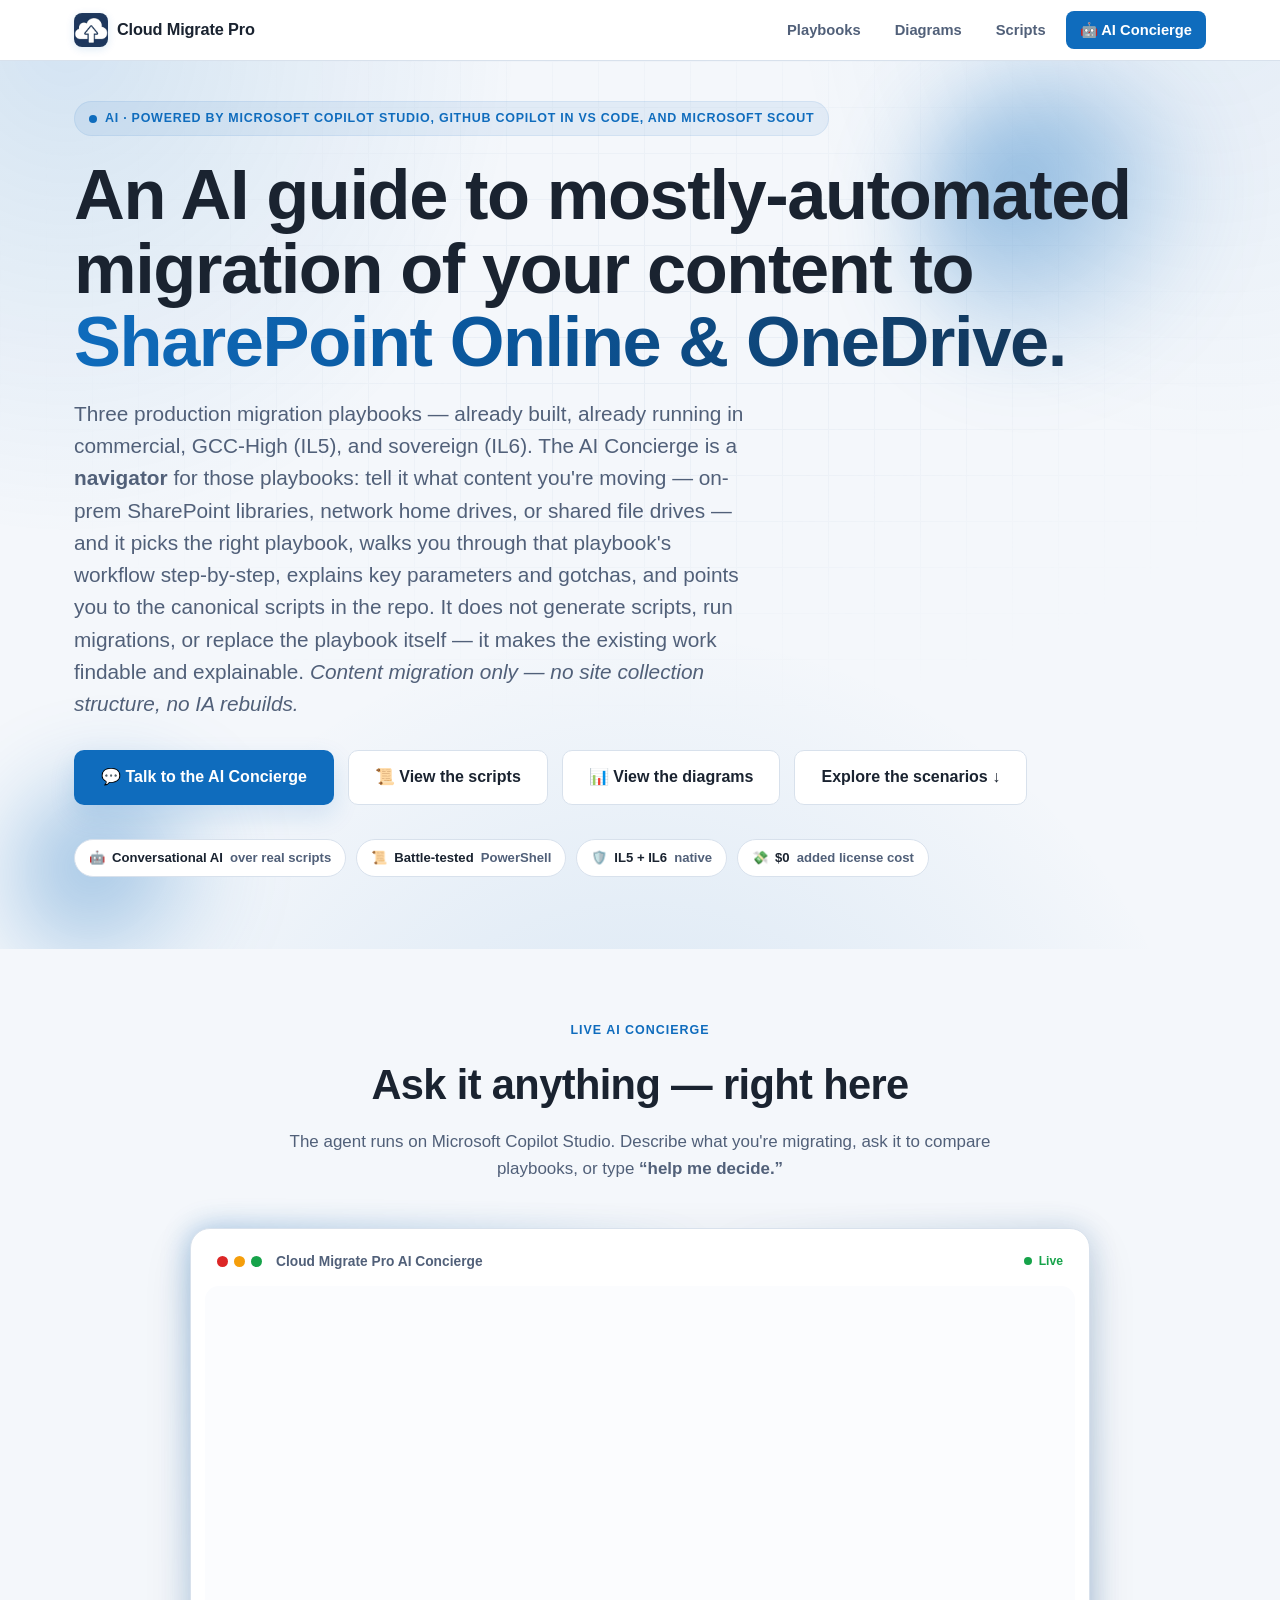
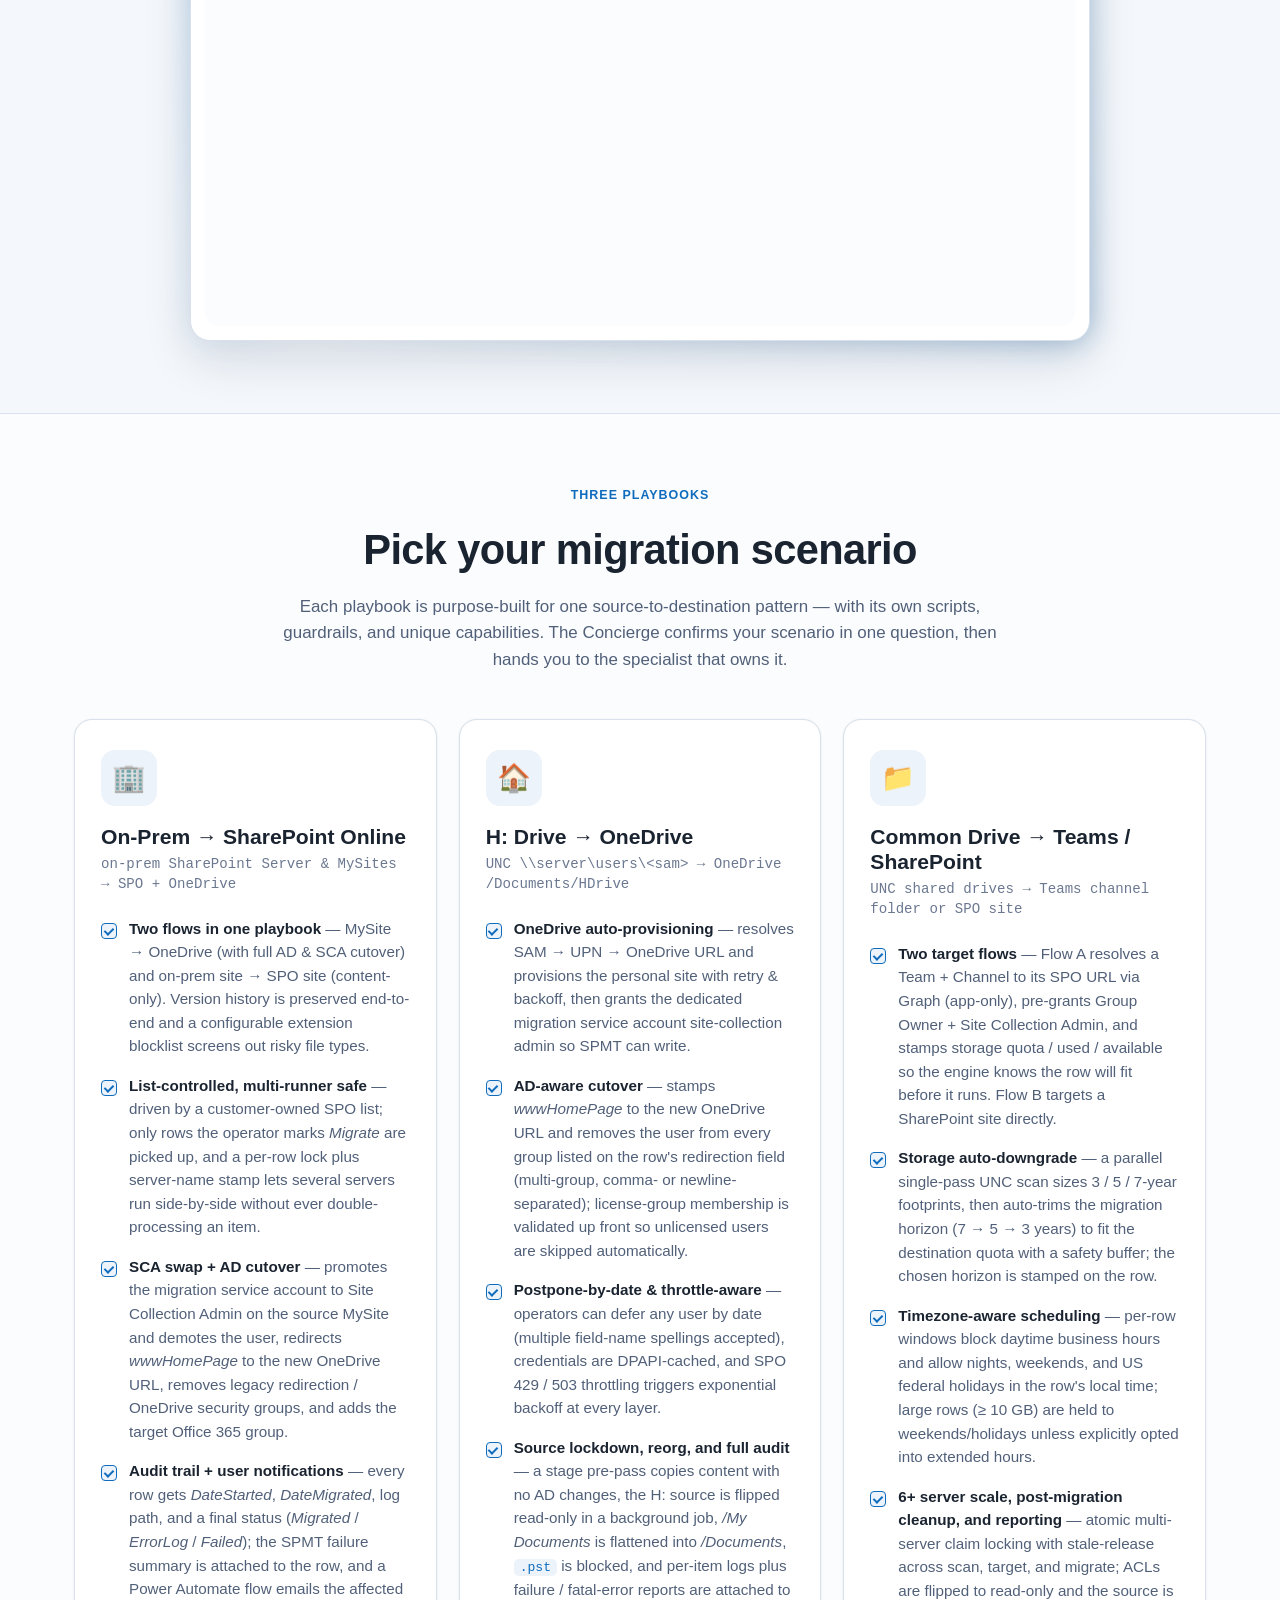
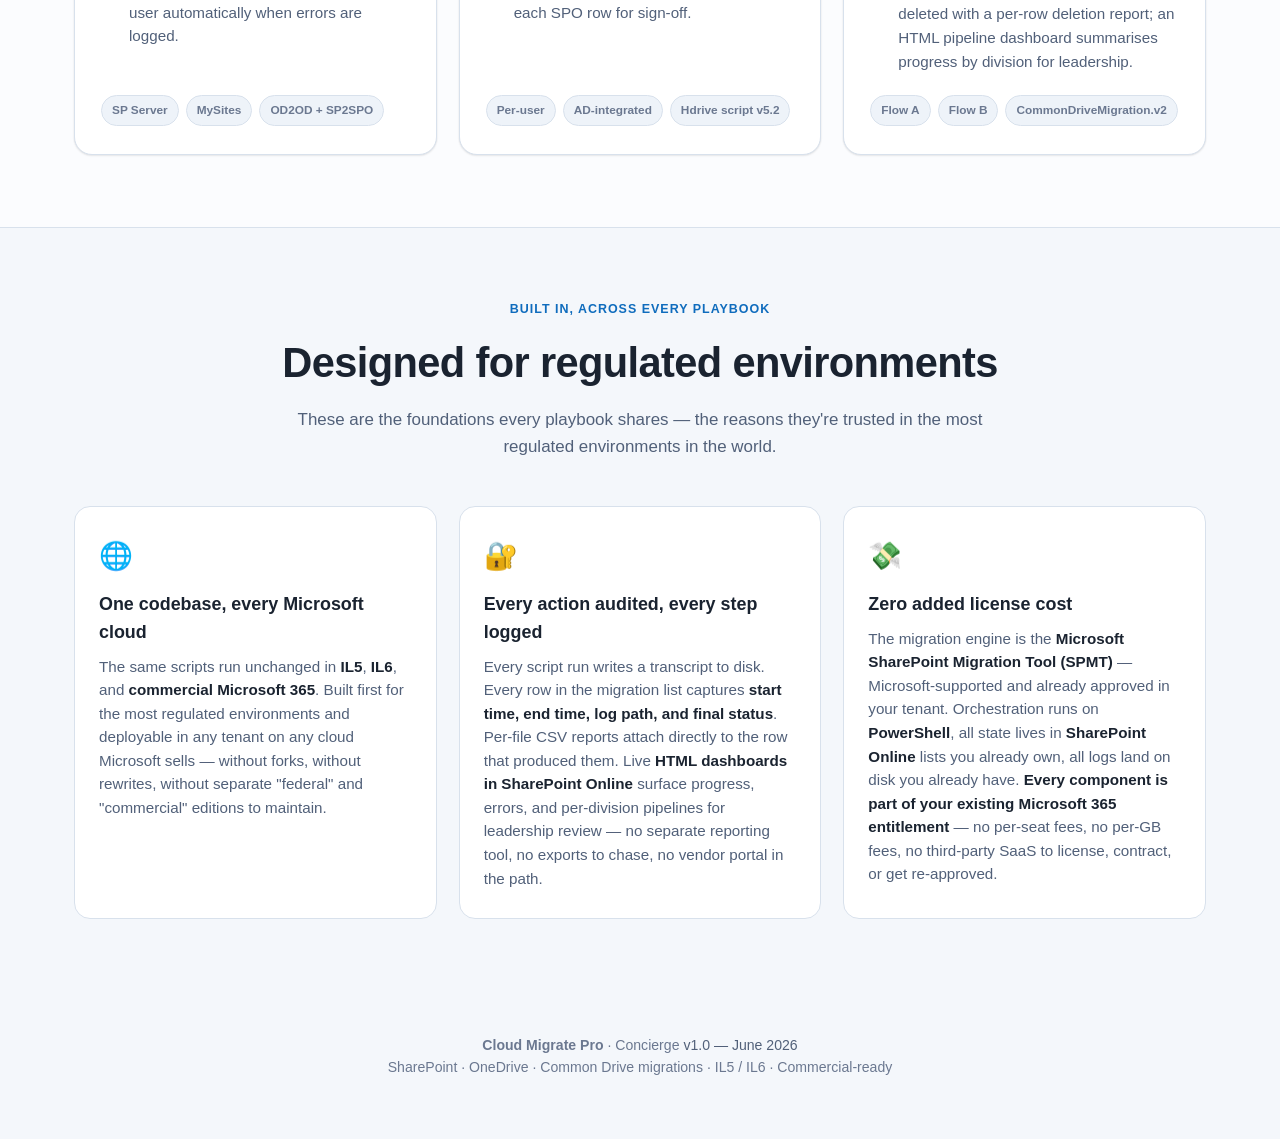
==== index.html @ 69f1f6a4 "Hero H1: add 'mostly-automated' to better reflect the playbooks (AI navigates, scripts orchestrate ~" ====
<!DOCTYPE html>
<html lang="en">
<head>
<meta charset="UTF-8" />
<meta name="viewport" content="width=device-width, initial-scale=1.0" />
<title>Cloud Migrate Pro — Concierge</title>
<script>
  (() => {
    const param = new URLSearchParams(window.location.search).get("scoutTheme");
    const theme = param || (window.matchMedia("(prefers-color-scheme: dark)").matches ? "dark" : "light");
    document.documentElement.setAttribute("data-theme", theme);
  })();
</script>
<style>
:root{
  color-scheme:light;
  --cp-bg:#f4f7fb;--cp-bg-elevated:#fbfcfe;--cp-surface:#ffffff;--cp-surface-soft:#eef3f9;
  --cp-border:#d8e1ec;--cp-text:#1a2330;--cp-text-muted:#516079;--cp-text-soft:#6b7890;
  --cp-accent:#0f6cbd;--cp-accent-hover:#0a5599;--cp-accent-soft:rgba(15,108,189,.08);
  --cp-accent-fg:#ffffff;--cp-success:#16a34a;--cp-warning:#f59e0b;--cp-danger:#dc2626;
  --cp-shadow:0 18px 48px rgba(15,40,80,.14);--cp-highlight:rgba(15,108,189,.14);
}
html[data-theme="dark"]{
  color-scheme:dark;
  --cp-bg:#0f1822;--cp-bg-elevated:#15212e;--cp-surface:#1a2733;--cp-surface-soft:#1f2e3d;
  --cp-border:#2c3e51;--cp-text:#e3ebf4;--cp-text-muted:#9fb1c6;--cp-text-soft:#b5c4d6;
  --cp-accent:#54a8f0;--cp-accent-hover:#76bdf7;--cp-accent-soft:rgba(84,168,240,.16);
  --cp-accent-fg:#08121c;--cp-success:#4ade80;--cp-warning:#fbbf24;--cp-danger:#f87171;
  --cp-shadow:0 18px 48px rgba(0,0,0,.4);--cp-highlight:rgba(84,168,240,.16);
}
*{box-sizing:border-box;margin:0;padding:0;}
html{scroll-behavior:smooth;}
body{font-family:"Segoe UI",Aptos,Calibri,-apple-system,BlinkMacSystemFont,sans-serif;background:var(--cp-bg);color:var(--cp-text);line-height:1.55;overflow-x:hidden;}
.wrap{max-width:1180px;margin:0 auto;padding:0 24px;}

/* HERO */
.hero{position:relative;padding:40px 0 72px;overflow:hidden;isolation:isolate;}
.hero-bg{position:absolute;inset:-40% -20% auto -20%;height:170%;z-index:-2;background:
 radial-gradient(42% 55% at 18% 22%,var(--cp-highlight) 0%,transparent 60%),
 radial-gradient(38% 50% at 82% 18%,var(--cp-accent-soft) 0%,transparent 62%),
 radial-gradient(50% 60% at 50% 100%,var(--cp-highlight) 0%,transparent 65%);
 animation:drift 18s ease-in-out infinite alternate;}
.hero::before{content:"";position:absolute;inset:0;z-index:-1;
 background-image:linear-gradient(var(--cp-border) 1px,transparent 1px),linear-gradient(90deg,var(--cp-border) 1px,transparent 1px);
 background-size:46px 46px;-webkit-mask-image:radial-gradient(ellipse 70% 60% at 50% 30%,#000 0%,transparent 75%);mask-image:radial-gradient(ellipse 70% 60% at 50% 30%,#000 0%,transparent 75%);opacity:.5;}
@keyframes drift{0%{transform:translate3d(0,0,0) scale(1);}100%{transform:translate3d(0,-26px,0) scale(1.08);}}
.orb{position:absolute;border-radius:50%;filter:blur(46px);opacity:.5;z-index:-1;background:radial-gradient(circle at 30% 30%,var(--cp-accent),transparent 70%);animation:float 12s ease-in-out infinite;}
.orb.a{width:300px;height:300px;top:2%;right:5%;}
.orb.b{width:220px;height:220px;bottom:-6%;left:1%;animation-delay:-5s;}
@keyframes float{0%,100%{transform:translateY(0) translateX(0);}50%{transform:translateY(-30px) translateX(16px);}}
.eyebrow{display:inline-flex;align-items:center;gap:8px;font-size:.78rem;font-weight:600;letter-spacing:.06em;text-transform:uppercase;color:var(--cp-accent);background:var(--cp-accent-soft);border:1px solid var(--cp-accent-soft);padding:7px 14px;border-radius:999px;margin-bottom:22px;animation:rise .7s both;}
.pulse-dot{width:8px;height:8px;border-radius:50%;background:var(--cp-accent);animation:pulse 2s infinite;}
@keyframes pulse{0%{box-shadow:0 0 0 0 var(--cp-highlight);}70%{box-shadow:0 0 0 12px transparent;}100%{box-shadow:0 0 0 0 transparent;}}
h1.title{font-size:clamp(2.6rem,6vw,4.4rem);line-height:1.04;letter-spacing:-.02em;font-weight:800;margin-bottom:20px;animation:rise .7s .05s both;}
.title .grad{background:linear-gradient(100deg,var(--cp-accent),var(--cp-accent-hover) 45%,var(--cp-text) 130%);-webkit-background-clip:text;background-clip:text;-webkit-text-fill-color:transparent;color:transparent;}
.lede{font-size:clamp(1.05rem,2vw,1.3rem);color:var(--cp-text-muted);max-width:680px;margin-bottom:30px;animation:rise .7s .12s both;}
@keyframes rise{from{opacity:0;transform:translateY(18px);}to{opacity:1;transform:translateY(0);}}
.cta-row{display:flex;flex-wrap:wrap;gap:14px;margin-bottom:34px;animation:rise .7s .18s both;}
.btn{display:inline-flex;align-items:center;gap:10px;font-size:1rem;font-weight:600;font-family:inherit;padding:14px 26px;border-radius:.625rem;border:1px solid transparent;cursor:pointer;text-decoration:none;transition:transform .18s ease,box-shadow .18s ease,background .18s ease;}
.btn-primary{background:var(--cp-accent);color:var(--cp-accent-fg);box-shadow:0 10px 26px var(--cp-highlight);}
.btn-primary:hover{background:var(--cp-accent-hover);transform:translateY(-3px);}
.btn-ghost{background:var(--cp-surface);color:var(--cp-text);border-color:var(--cp-border);}
.btn-ghost:hover{transform:translateY(-3px);border-color:var(--cp-accent);color:var(--cp-accent);}
.badges{display:flex;flex-wrap:wrap;gap:10px;animation:rise .7s .24s both;}
.badge{display:inline-flex;align-items:center;gap:7px;font-size:.82rem;font-weight:600;padding:8px 14px;border-radius:999px;background:var(--cp-surface);border:1px solid var(--cp-border);color:var(--cp-text-muted);}
.badge b{color:var(--cp-text);}

/* SECTION */
.section{padding:72px 0;}
.section.alt{background:var(--cp-bg-elevated);border-top:1px solid var(--cp-border);border-bottom:1px solid var(--cp-border);}
.section-head{text-align:center;max-width:720px;margin:0 auto 46px;}
.section-head .kicker{font-size:.78rem;font-weight:700;letter-spacing:.08em;text-transform:uppercase;color:var(--cp-accent);margin-bottom:12px;}
.section-head h2{font-size:clamp(1.8rem,3.6vw,2.6rem);font-weight:800;letter-spacing:-.015em;margin-bottom:12px;}
.section-head p{color:var(--cp-text-muted);font-size:1.06rem;}

/* PLAYBOOK CARDS */
.paths{display:grid;grid-template-columns:repeat(3,1fr);gap:22px;align-items:stretch;}
.path{position:relative;display:flex;flex-direction:column;background:var(--cp-surface);border:1px solid var(--cp-border);border-radius:18px;padding:30px 26px 28px;box-shadow:0 0 2px rgba(0,0,0,.06),0 1px 2px rgba(0,0,0,.08);overflow:hidden;transition:transform .22s ease,box-shadow .22s ease,border-color .22s ease;}
.path::before{content:"";position:absolute;inset:0 0 auto 0;height:4px;background:linear-gradient(90deg,var(--cp-accent),transparent);transform:scaleX(0);transform-origin:left;transition:transform .3s ease;}
.path:hover{transform:translateY(-8px);box-shadow:var(--cp-shadow);border-color:var(--cp-accent);}
.path:hover::before{transform:scaleX(1);}
.path .ico{width:56px;height:56px;border-radius:14px;display:grid;place-items:center;font-size:1.7rem;background:var(--cp-accent-soft);margin-bottom:18px;}
.path .flow{font-size:.74rem;font-weight:700;letter-spacing:.05em;text-transform:uppercase;color:var(--cp-accent);margin-bottom:8px;}
.path h3{font-size:1.32rem;font-weight:750;margin-bottom:6px;line-height:1.2;}
.path .route{font-size:.88rem;color:var(--cp-text-soft);font-family:Consolas,"Courier New",monospace;margin-bottom:22px;display:block;line-height:1.4;}
.path ul{list-style:none;display:flex;flex-direction:column;gap:16px;margin-bottom:22px;}
.path li{position:relative;padding-left:28px;font-size:.95rem;line-height:1.55;color:var(--cp-text-muted);}
.path li b{color:var(--cp-text);font-weight:650;}
.path li::before{content:"";position:absolute;left:0;top:6px;width:14px;height:14px;border-radius:4px;background:var(--cp-accent-soft);border:1.5px solid var(--cp-accent);}
.path li::after{content:"";position:absolute;left:4.5px;top:9px;width:4px;height:7px;border:solid var(--cp-accent);border-width:0 2px 2px 0;transform:rotate(45deg);}
.path .tags{margin-top:auto;display:flex;flex-wrap:wrap;gap:7px;}
.path .tag{font-size:.74rem;font-weight:600;color:var(--cp-text-soft);background:var(--cp-surface-soft);border:1px solid var(--cp-border);padding:5px 10px;border-radius:999px;}

/* CROSS-CUTTING */
.feat-grid{display:grid;grid-template-columns:repeat(3,1fr);gap:22px;}
.feat{background:var(--cp-surface);border:1px solid var(--cp-border);border-radius:16px;padding:28px 24px;transition:transform .2s ease,border-color .2s ease;}
.feat:hover{transform:translateY(-5px);border-color:var(--cp-accent);}
.feat .fi{font-size:1.7rem;margin-bottom:14px;}
.feat h4{font-size:1.12rem;font-weight:700;margin-bottom:8px;}
.feat p{font-size:.95rem;color:var(--cp-text-muted);}
.feat p b{color:var(--cp-text);}
code{font-family:Consolas,"Courier New",monospace;font-size:.86em;background:var(--cp-accent-soft);color:var(--cp-accent);padding:1px 6px;border-radius:5px;}
.topnav{position:sticky;top:0;z-index:50;background:var(--cp-surface);border-bottom:1px solid var(--cp-border);}
.navwrap{display:flex;align-items:center;justify-content:space-between;height:60px;gap:12px;}
.brand{display:inline-flex;align-items:center;gap:9px;font-weight:800;letter-spacing:-.01em;color:var(--cp-text);font-size:1.02rem;text-decoration:none;transition:opacity .15s;}
.brand:hover{opacity:.82;}
.brand .logo{width:34px;height:34px;border-radius:8px;display:inline-flex;align-items:center;justify-content:center;box-shadow:0 2px 8px var(--cp-highlight);overflow:hidden;flex-shrink:0;}
.brand .logo img{width:100%;height:100%;object-fit:cover;display:block;}
.navlinks{display:flex;gap:6px;flex-wrap:wrap;}
.navlinks a{font-size:.92rem;font-weight:600;color:var(--cp-text-muted);text-decoration:none;padding:8px 14px;border-radius:8px;transition:background .15s,color .15s;}
.navlinks a:hover{background:var(--cp-accent-soft);color:var(--cp-accent);}
.navlinks a.cta{background:var(--cp-accent);color:var(--cp-accent-fg);}
.navlinks a.cta:hover{background:var(--cp-accent-hover);color:var(--cp-accent-fg);}
@media (max-width:620px){.navlinks a{padding:7px 10px;font-size:.85rem;}.brand span{display:none;}}

/* CHAT */
.chat-shell{position:relative;background:var(--cp-surface);border:1px solid var(--cp-border);border-radius:20px;padding:14px;box-shadow:var(--cp-shadow);max-width:900px;margin:0 auto;}
.chat-shell::after{content:"";position:absolute;inset:-2px;border-radius:22px;z-index:-1;background:linear-gradient(120deg,var(--cp-accent),transparent 40%,var(--cp-accent-hover));opacity:.35;filter:blur(14px);animation:glow 6s ease-in-out infinite alternate;}
@keyframes glow{from{opacity:.2;}to{opacity:.5;}}
.chat-bar{display:flex;align-items:center;gap:10px;padding:8px 12px 14px;}
.chat-bar .dots{display:flex;gap:6px;}
.chat-bar .dots i{width:11px;height:11px;border-radius:50%;display:block;}
.chat-bar .dots i:nth-child(1){background:var(--cp-danger);}
.chat-bar .dots i:nth-child(2){background:var(--cp-warning);}
.chat-bar .dots i:nth-child(3){background:var(--cp-success);}
.chat-bar .label{font-size:.86rem;font-weight:600;color:var(--cp-text-muted);margin-left:4px;}
.chat-bar .live{margin-left:auto;display:inline-flex;align-items:center;gap:7px;font-size:.76rem;font-weight:700;color:var(--cp-success);}
.chat-bar .live .pulse-dot{background:var(--cp-success);}
.chat-frame{width:100%;height:640px;border:0;border-radius:14px;background:var(--cp-bg-elevated);display:block;}

footer{padding:44px 0 60px;text-align:center;color:var(--cp-text-soft);font-size:.88rem;}
footer .v{color:var(--cp-text-muted);}

@media (max-width:880px){.paths{grid-template-columns:1fr;}.feat-grid{grid-template-columns:1fr;}}
@media (prefers-reduced-motion:reduce){*{animation:none!important;transition:none!important;scroll-behavior:auto;}}
</style>
</head>
<body>

<nav class="topnav" id="top">
  <div class="wrap navwrap">
    <a class="brand" href="#top" aria-label="Cloud Migrate Pro home"><span class="logo"><img src="cloud-migrate-pro-logo-icon-192.png" alt=""></span><span>Cloud Migrate Pro</span></a>
    <div class="navlinks">
      <a href="#paths">Playbooks</a>
      <a href="diagrams.html">Diagrams</a>
      <a href="scripts.html">Scripts</a>
      <a class="cta" href="#concierge">🤖 AI Concierge</a>
    </div>
  </div>
</nav>

<header class="hero">
  <div class="hero-bg"></div>
  <div class="orb a"></div>
  <div class="orb b"></div>
  <div class="wrap">
    <span class="eyebrow"><span class="pulse-dot"></span> AI · Powered by Microsoft Copilot Studio, GitHub Copilot in VS Code, and Microsoft Scout</span>
    <h1 class="title">An AI guide to mostly-automated migration of your content to<br><span class="grad">SharePoint Online &amp; OneDrive.</span></h1>
    <p class="lede">Three production migration playbooks — already built, already running in commercial, GCC-High (IL5), and sovereign (IL6). The AI Concierge is a <strong>navigator</strong> for those playbooks: tell it what content you're moving — on-prem SharePoint libraries, network home drives, or shared file drives — and it picks the right playbook, walks you through that playbook's workflow step-by-step, explains key parameters and gotchas, and points you to the canonical scripts in the repo. It does not generate scripts, run migrations, or replace the playbook itself — it makes the existing work findable and explainable. <em>Content migration only — no site collection structure, no IA rebuilds.</em></p>
    <div class="cta-row">
      <a class="btn btn-primary" href="#concierge">💬 Talk to the AI Concierge</a>
      <a class="btn btn-ghost" href="scripts.html">📜 View the scripts</a>
      <a class="btn btn-ghost" href="diagrams.html">📊 View the diagrams</a>
      <a class="btn btn-ghost" href="#paths">Explore the scenarios ↓</a>
    </div>
    <div class="badges">
      <span class="badge">🤖 <b>Conversational AI</b> over real scripts</span>
      <span class="badge">📜 <b>Battle-tested</b> PowerShell</span>
      <span class="badge">🛡️ <b>IL5 + IL6</b> native</span>
      <span class="badge">💸 <b>$0</b> added license cost</span>
    </div>
  </div>
</header>

<section class="section" id="concierge">
  <div class="wrap">
    <div class="section-head">
      <div class="kicker">Live AI Concierge</div>
      <h2>Ask it anything — right here</h2>
      <p>The agent runs on Microsoft Copilot Studio. Describe what you're migrating, ask it to compare playbooks, or type <b>“help me decide.”</b></p>
    </div>
    <div class="chat-shell">
      <div class="chat-bar">
        <span class="dots"><i></i><i></i><i></i></span>
        <span class="label">Cloud Migrate Pro AI Concierge</span>
        <span class="live"><span class="pulse-dot"></span> Live</span>
      </div>
      <iframe class="chat-frame" title="Cloud Migrate Pro Concierge"
        src="https://copilotstudio.microsoft.com/environments/89e4745f-bb2a-eb7b-ab1b-ca02b2e5e604/bots/crcce_CloudMigrateProConcierge/webchat?__version__=2"
        allow="microphone; clipboard-write"></iframe>
    </div>
  </div>
</section>

<section class="section alt" id="paths">
  <div class="wrap">
    <div class="section-head">
      <div class="kicker">Three Playbooks</div>
      <h2>Pick your migration scenario</h2>
      <p>Each playbook is purpose-built for one source-to-destination pattern — with its own scripts, guardrails, and unique capabilities. The Concierge confirms your scenario in one question, then hands you to the specialist that owns it.</p>
    </div>
    <div class="paths">

      <article class="path">
        <div class="ico">🏢</div>
        <h3>On-Prem → SharePoint Online</h3>
        <span class="route">on-prem SharePoint Server &amp; MySites → SPO + OneDrive</span>
        <ul>
          <li><b>Two flows in one playbook</b> — MySite → OneDrive (with full AD &amp; SCA cutover) and on-prem site → SPO site (content-only). Version history is preserved end-to-end and a configurable extension blocklist screens out risky file types.</li>
          <li><b>List-controlled, multi-runner safe</b> — driven by a customer-owned SPO list; only rows the operator marks <i>Migrate</i> are picked up, and a per-row lock plus server-name stamp lets several servers run side-by-side without ever double-processing an item.</li>
          <li><b>SCA swap + AD cutover</b> — promotes the migration service account to Site Collection Admin on the source MySite and demotes the user, redirects <i>wwwHomePage</i> to the new OneDrive URL, removes legacy redirection / OneDrive security groups, and adds the target Office 365 group.</li>
          <li><b>Audit trail + user notifications</b> — every row gets <i>DateStarted</i>, <i>DateMigrated</i>, log path, and a final status (<i>Migrated</i> / <i>ErrorLog</i> / <i>Failed</i>); the SPMT failure summary is attached to the row, and a Power Automate flow emails the affected user automatically when errors are logged.</li>
        </ul>
        <div class="tags"><span class="tag">SP Server</span><span class="tag">MySites</span><span class="tag">OD2OD + SP2SPO</span></div>
      </article>

      <article class="path">
        <div class="ico">🏠</div>
        <h3>H: Drive → OneDrive</h3>
        <span class="route">UNC \\server\users\&lt;sam&gt; → OneDrive /Documents/HDrive</span>
        <ul>
          <li><b>OneDrive auto-provisioning</b> — resolves SAM → UPN → OneDrive URL and provisions the personal site with retry &amp; backoff, then grants the dedicated migration service account site-collection admin so SPMT can write.</li>
          <li><b>AD-aware cutover</b> — stamps <i>wwwHomePage</i> to the new OneDrive URL and removes the user from every group listed on the row's redirection field (multi-group, comma- or newline-separated); license-group membership is validated up front so unlicensed users are skipped automatically.</li>
          <li><b>Postpone-by-date &amp; throttle-aware</b> — operators can defer any user by date (multiple field-name spellings accepted), credentials are DPAPI-cached, and SPO 429 / 503 throttling triggers exponential backoff at every layer.</li>
          <li><b>Source lockdown, reorg, and full audit</b> — a stage pre-pass copies content with no AD changes, the H: source is flipped read-only in a background job, <i>/My Documents</i> is flattened into <i>/Documents</i>, <code>.pst</code> is blocked, and per-item logs plus failure / fatal-error reports are attached to each SPO row for sign-off.</li>
        </ul>
        <div class="tags"><span class="tag">Per-user</span><span class="tag">AD-integrated</span><span class="tag">Hdrive script v5.2</span></div>
      </article>

      <article class="path">
        <div class="ico">📁</div>
        <h3>Common Drive → Teams / SharePoint</h3>
        <span class="route">UNC shared drives → Teams channel folder or SPO site</span>
        <ul>
          <li><b>Two target flows</b> — Flow A resolves a Team + Channel to its SPO URL via Graph (app-only), pre-grants Group Owner + Site Collection Admin, and stamps storage quota / used / available so the engine knows the row will fit before it runs. Flow B targets a SharePoint site directly.</li>
          <li><b>Storage auto-downgrade</b> — a parallel single-pass UNC scan sizes 3 / 5 / 7-year footprints, then auto-trims the migration horizon (7 → 5 → 3 years) to fit the destination quota with a safety buffer; the chosen horizon is stamped on the row.</li>
          <li><b>Timezone-aware scheduling</b> — per-row windows block daytime business hours and allow nights, weekends, and US federal holidays in the row's local time; large rows (≥ 10 GB) are held to weekends/holidays unless explicitly opted into extended hours.</li>
          <li><b>6+ server scale, post-migration cleanup, and reporting</b> — atomic multi-server claim locking with stale-release across scan, target, and migrate; ACLs are flipped to read-only and the source is deleted with a per-row deletion report; an HTML pipeline dashboard summarises progress by division for leadership.</li>
        </ul>
        <div class="tags"><span class="tag">Flow A</span><span class="tag">Flow B</span><span class="tag">CommonDriveMigration.v2</span></div>
      </article>

    </div>
  </div>
</section>

<section class="section">
  <div class="wrap">
    <div class="section-head">
      <div class="kicker">Built In, Across Every Playbook</div>
      <h2>Designed for regulated environments</h2>
      <p>These are the foundations every playbook shares — the reasons they're trusted in the most regulated environments in the world.</p>
    </div>
    <div class="feat-grid">
      <div class="feat">
        <div class="fi">🌐</div>
        <h4>One codebase, every Microsoft cloud</h4>
        <p>The same scripts run unchanged in <b>IL5</b>, <b>IL6</b>, and <b>commercial Microsoft 365</b>. Built first for the most regulated environments and deployable in any tenant on any cloud Microsoft sells — without forks, without rewrites, without separate "federal" and "commercial" editions to maintain.</p>
      </div>
      <div class="feat">
        <div class="fi">🔐</div>
        <h4>Every action audited, every step logged</h4>
        <p>Every script run writes a transcript to disk. Every row in the migration list captures <b>start time, end time, log path, and final status</b>. Per-file CSV reports attach directly to the row that produced them. Live <b>HTML dashboards in SharePoint Online</b> surface progress, errors, and per-division pipelines for leadership review — no separate reporting tool, no exports to chase, no vendor portal in the path.</p>
      </div>
      <div class="feat">
        <div class="fi">💸</div>
        <h4>Zero added license cost</h4>
        <p>The migration engine is the <b>Microsoft SharePoint Migration Tool (SPMT)</b> — Microsoft-supported and already approved in your tenant. Orchestration runs on <b>PowerShell</b>, all state lives in <b>SharePoint Online</b> lists you already own, all logs land on disk you already have. <b>Every component is part of your existing Microsoft 365 entitlement</b> — no per-seat fees, no per-GB fees, no third-party SaaS to license, contract, or get re-approved.</p>
      </div>
    </div>
  </div>
</section>

<footer>
  <div class="wrap">
    <p><b>Cloud Migrate Pro</b> · Concierge <span class="v">v1.0 — June 2026</span></p>
    <p>SharePoint · OneDrive · Common Drive migrations · IL5 / IL6 · Commercial-ready</p>
  </div>
</footer>

</body>
</html>
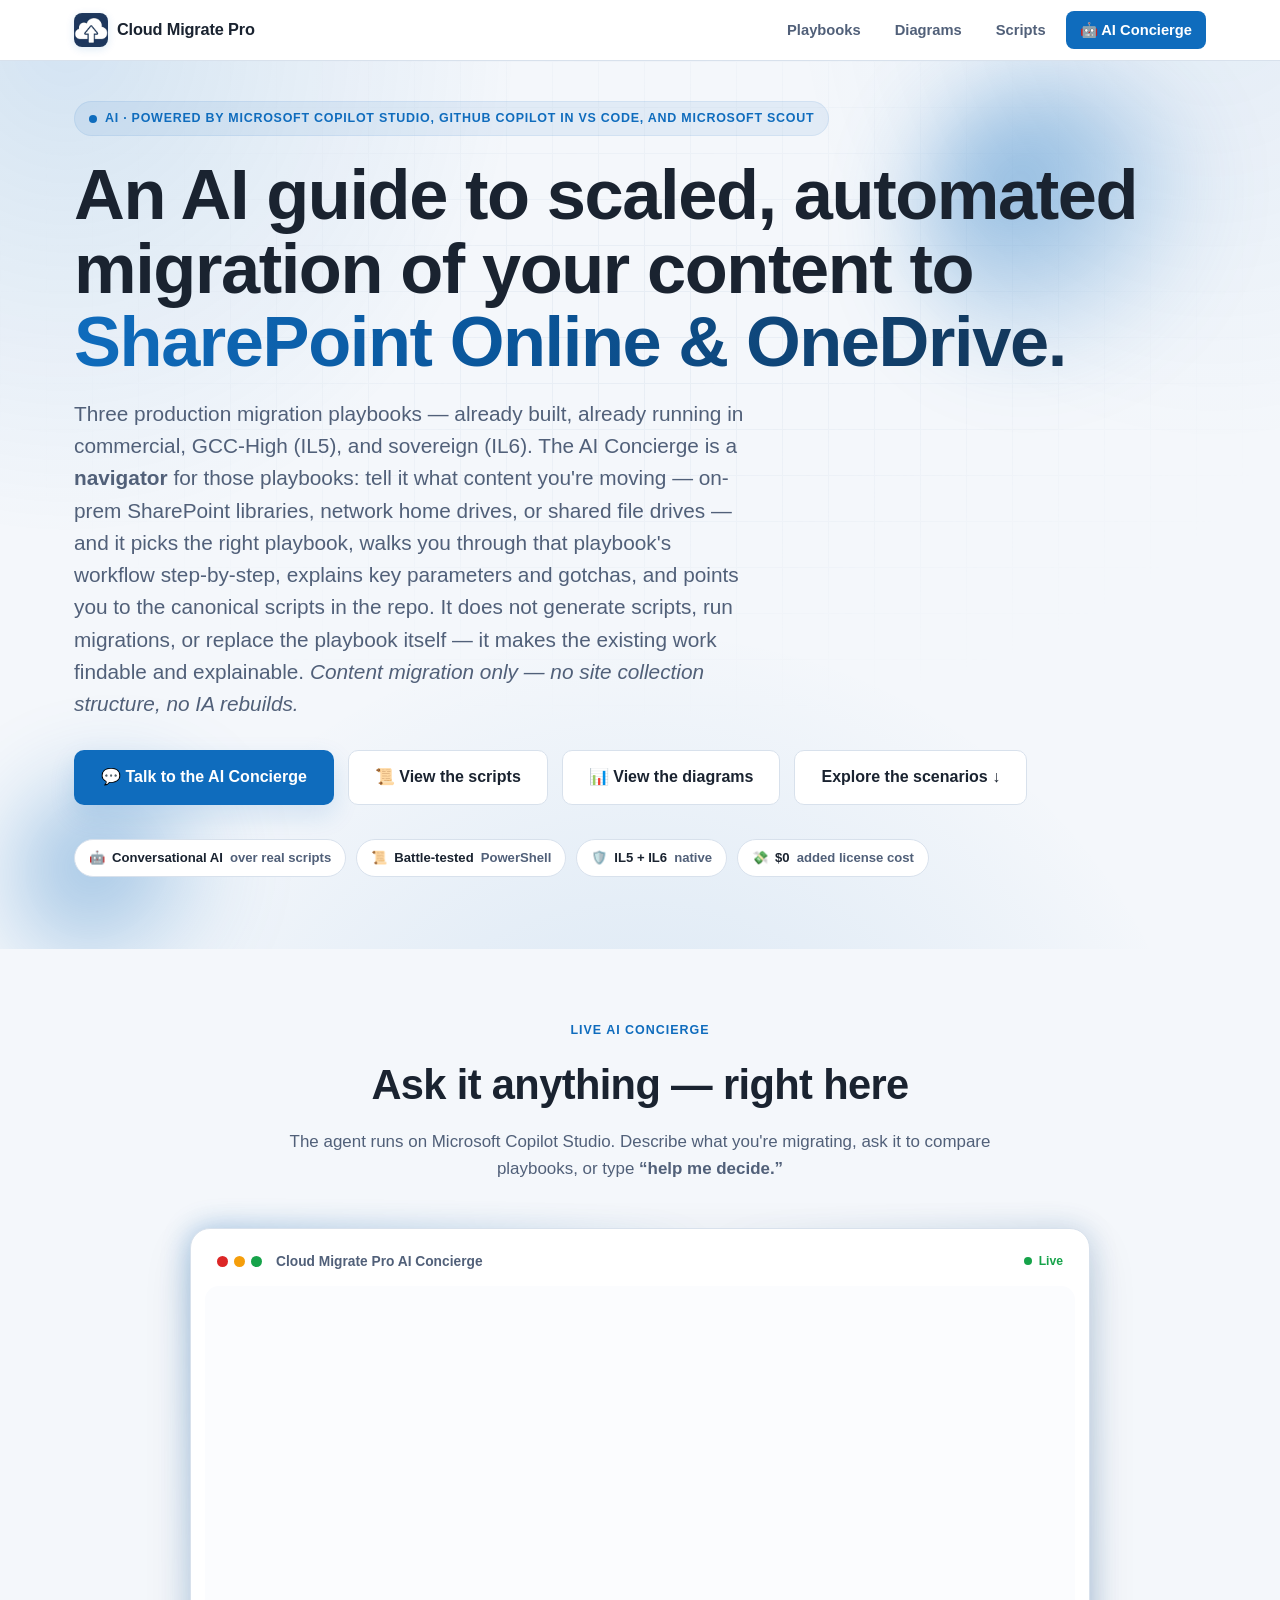
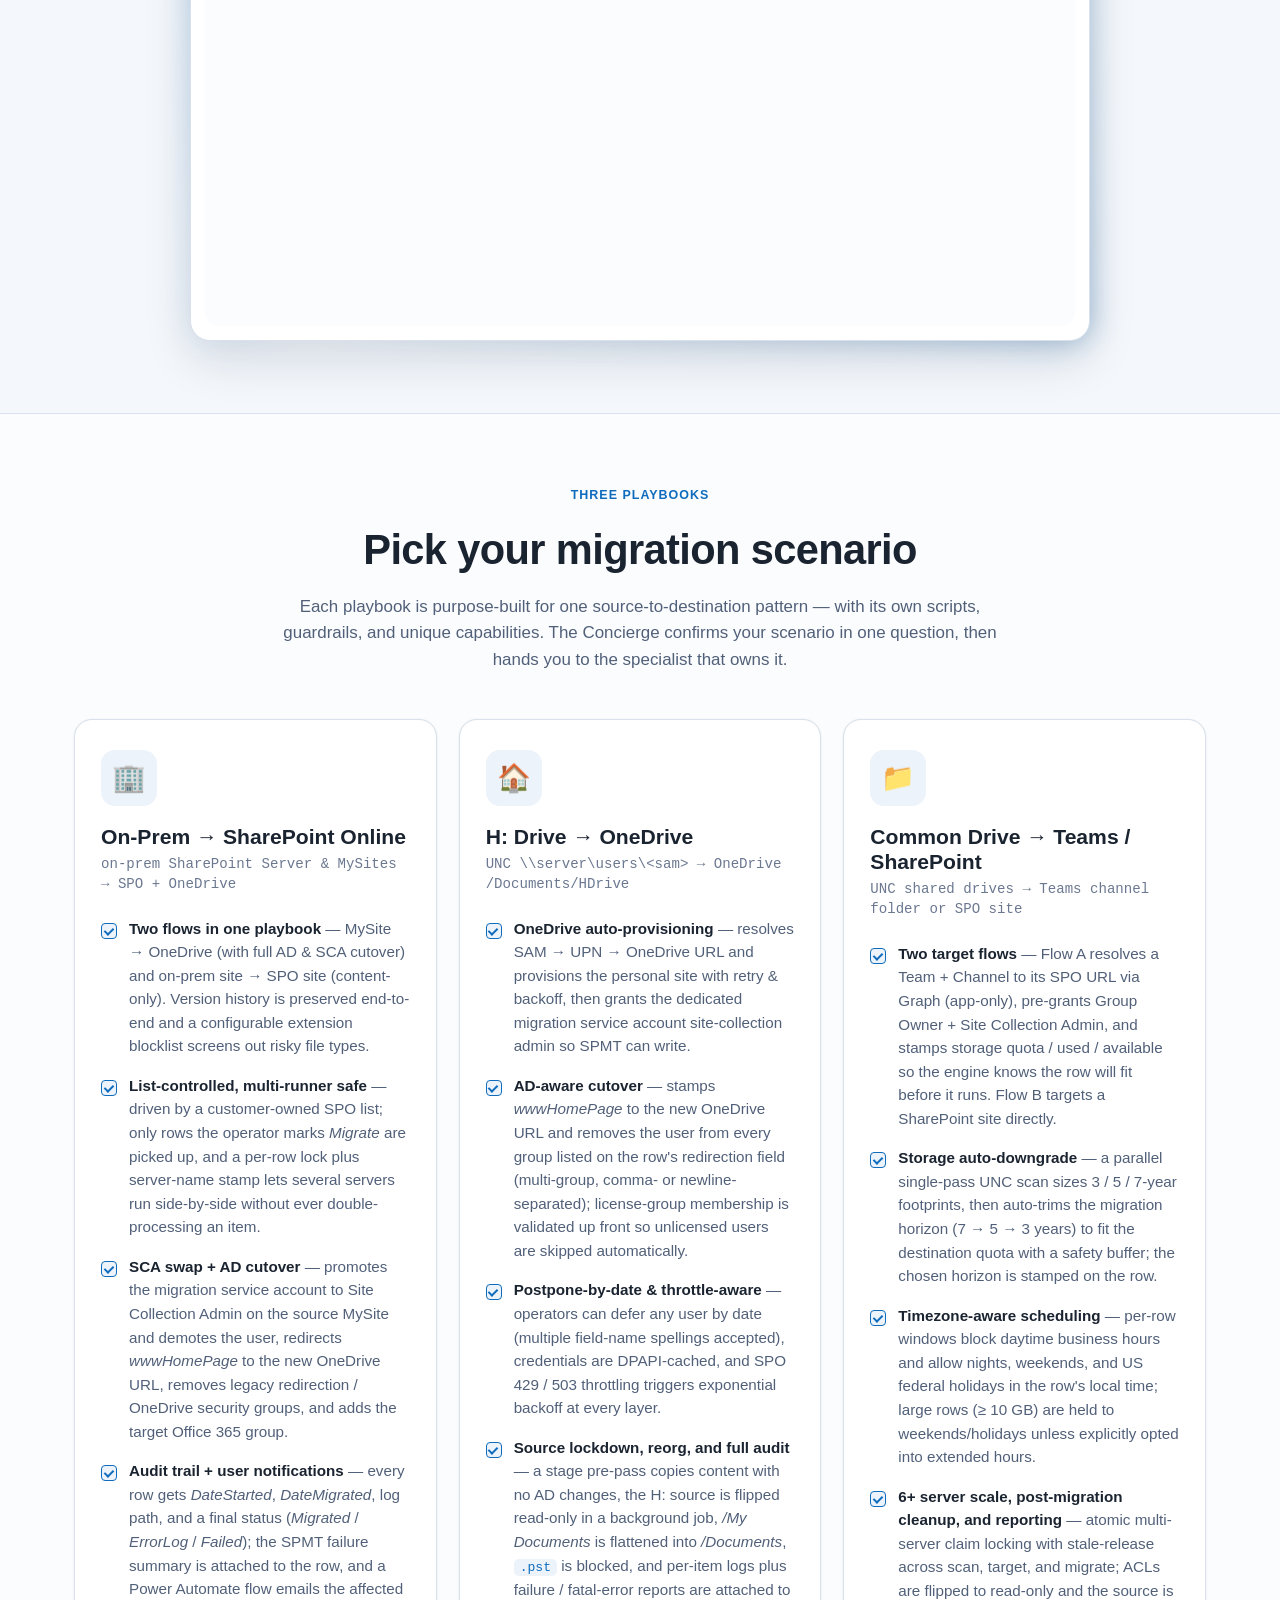
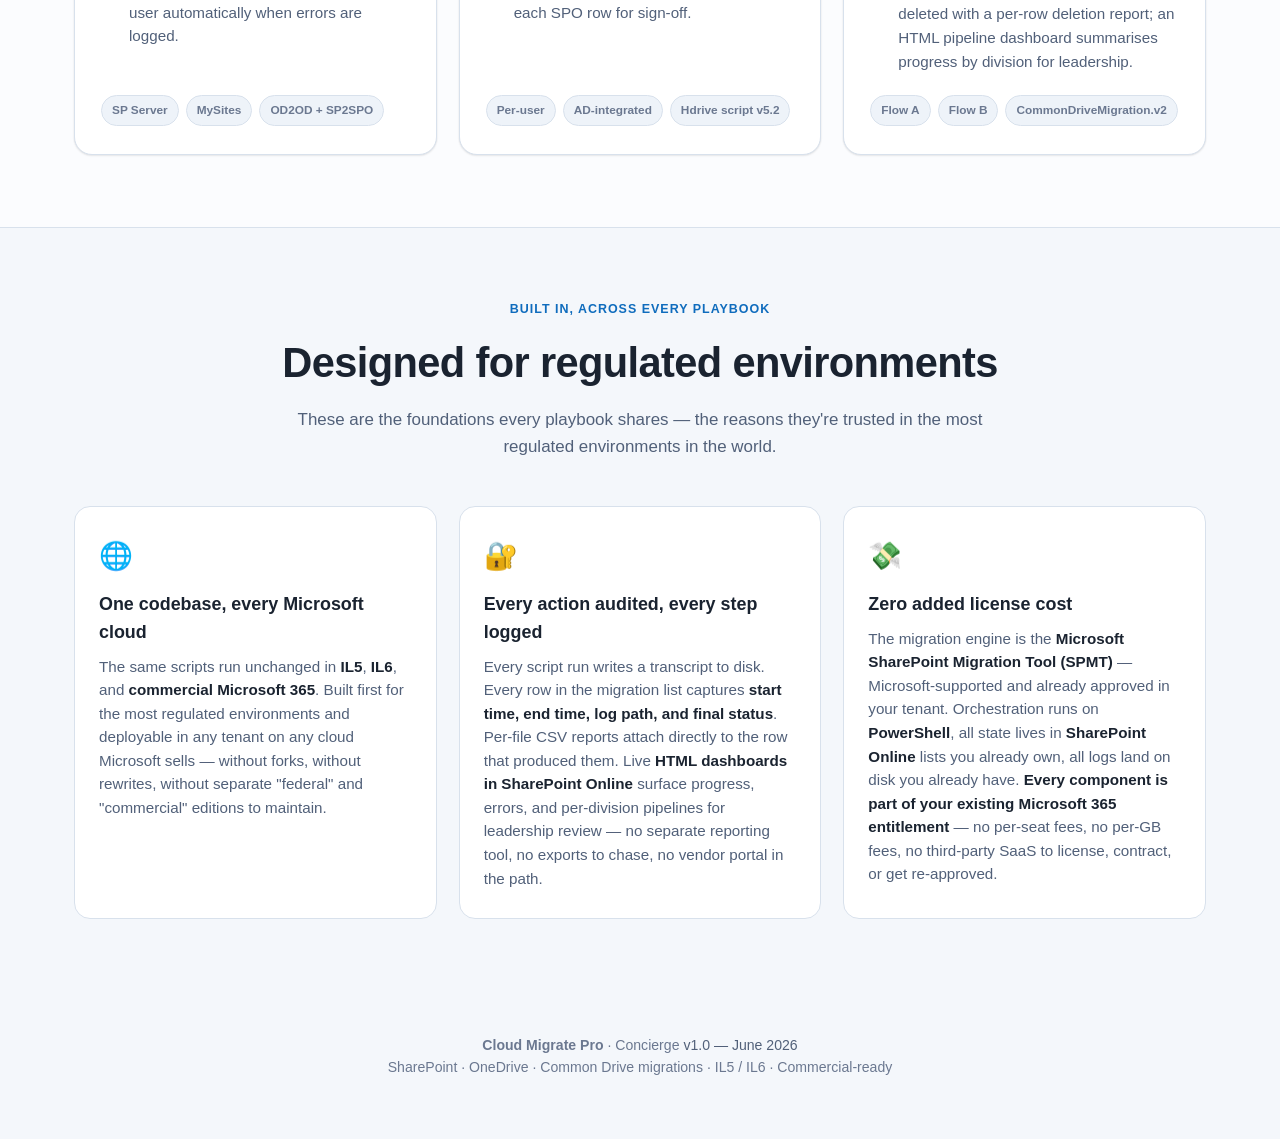
==== commit 887dda14: "Hero H1: 'mostly-automated' -> 'scaled, automated' (more professional tone)" ====
--- a/index.html
+++ b/index.html
@@ -155,7 +155,7 @@
   <div class="orb b"></div>
   <div class="wrap">
     <span class="eyebrow"><span class="pulse-dot"></span> AI · Powered by Microsoft Copilot Studio, GitHub Copilot in VS Code, and Microsoft Scout</span>
-    <h1 class="title">An AI guide to mostly-automated migration of your content to<br><span class="grad">SharePoint Online &amp; OneDrive.</span></h1>
+    <h1 class="title">An AI guide to scaled, automated migration of your content to<br><span class="grad">SharePoint Online &amp; OneDrive.</span></h1>
     <p class="lede">Three production migration playbooks — already built, already running in commercial, GCC-High (IL5), and sovereign (IL6). The AI Concierge is a <strong>navigator</strong> for those playbooks: tell it what content you're moving — on-prem SharePoint libraries, network home drives, or shared file drives — and it picks the right playbook, walks you through that playbook's workflow step-by-step, explains key parameters and gotchas, and points you to the canonical scripts in the repo. It does not generate scripts, run migrations, or replace the playbook itself — it makes the existing work findable and explainable. <em>Content migration only — no site collection structure, no IA rebuilds.</em></p>
     <div class="cta-row">
       <a class="btn btn-primary" href="#concierge">💬 Talk to the AI Concierge</a>
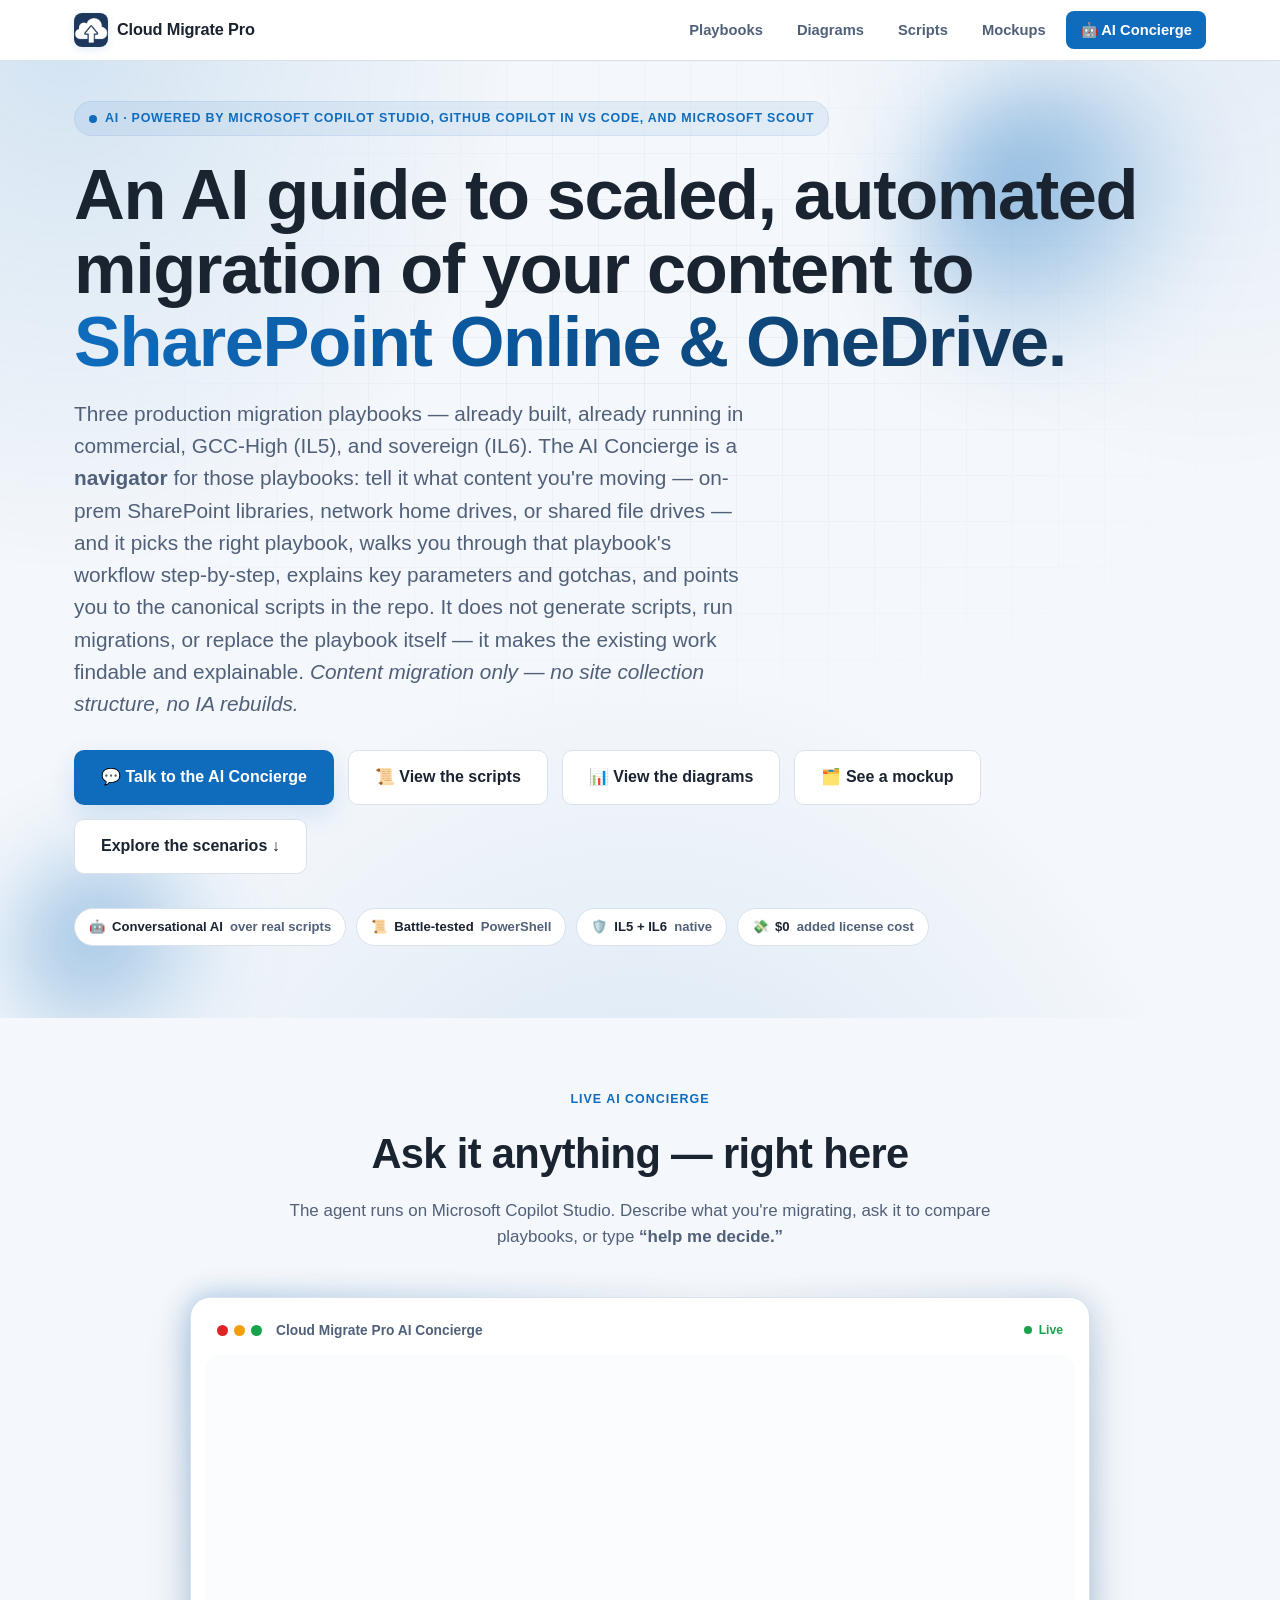
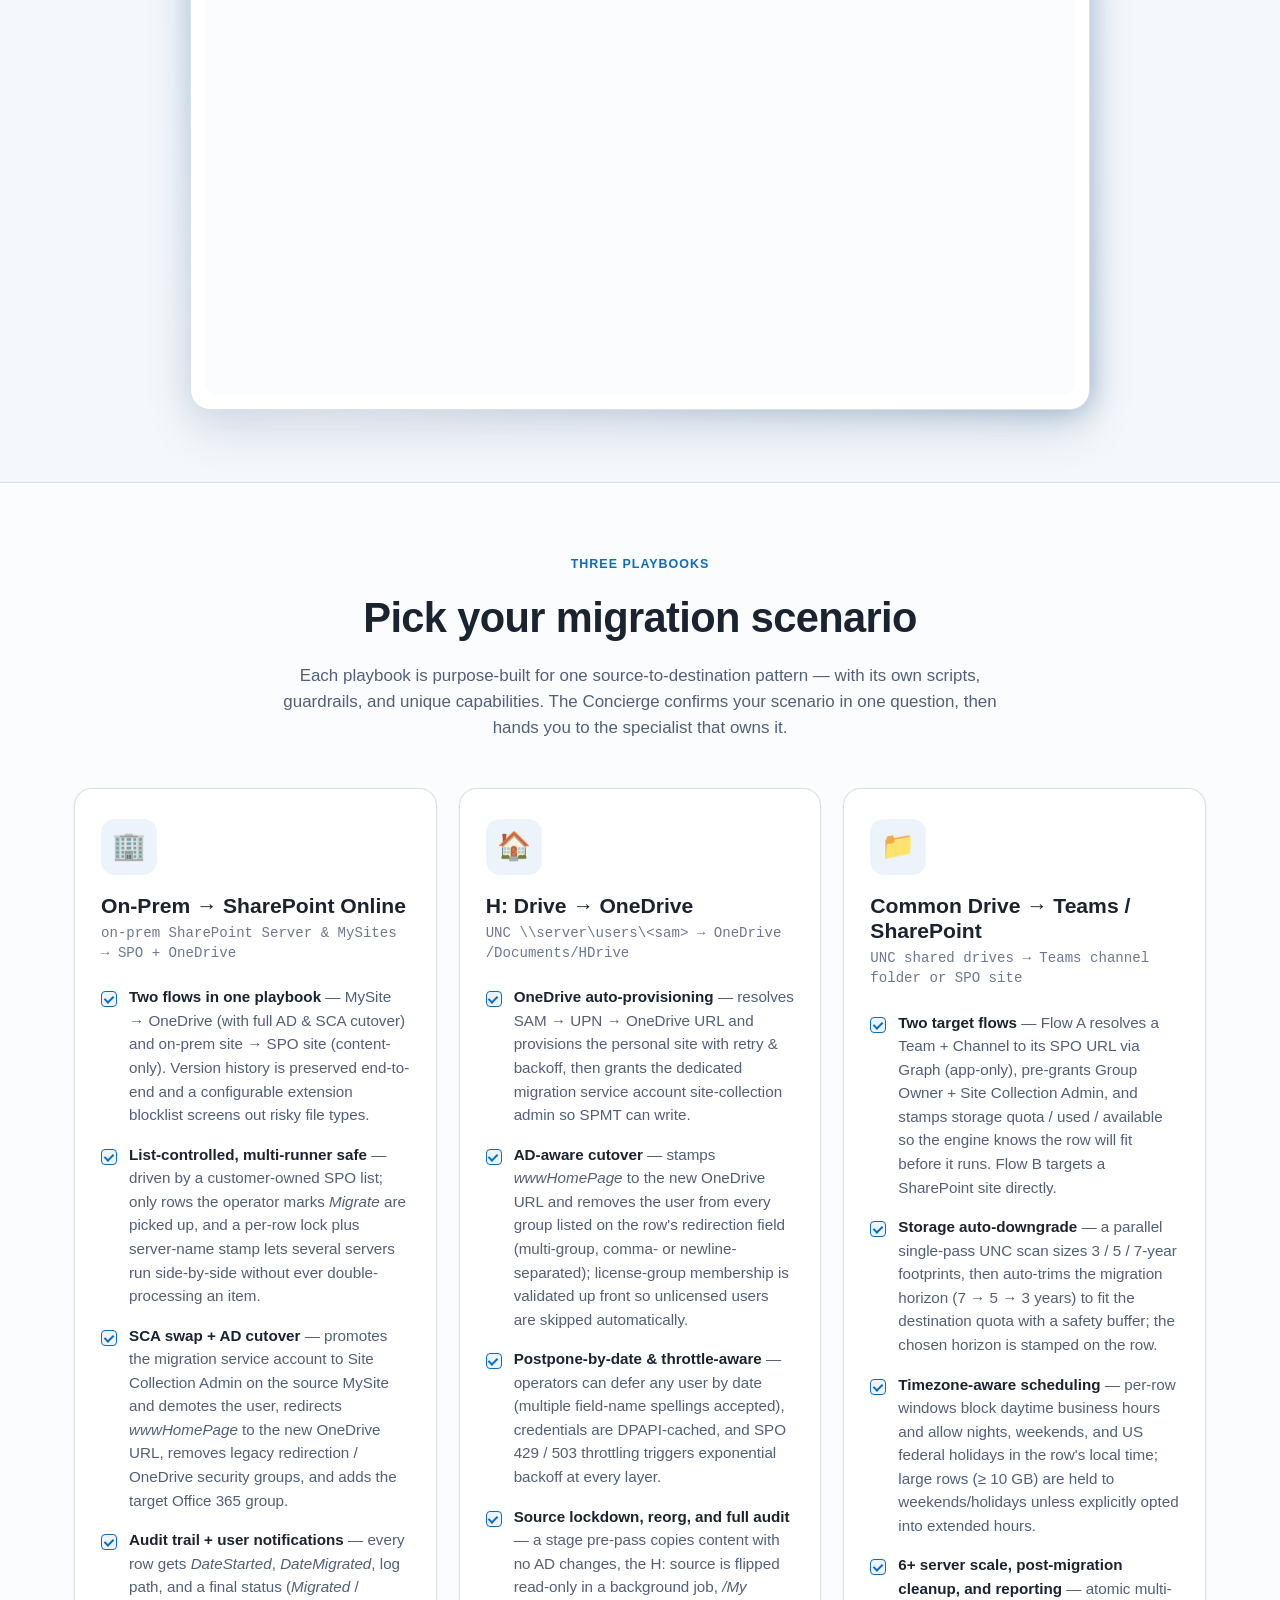
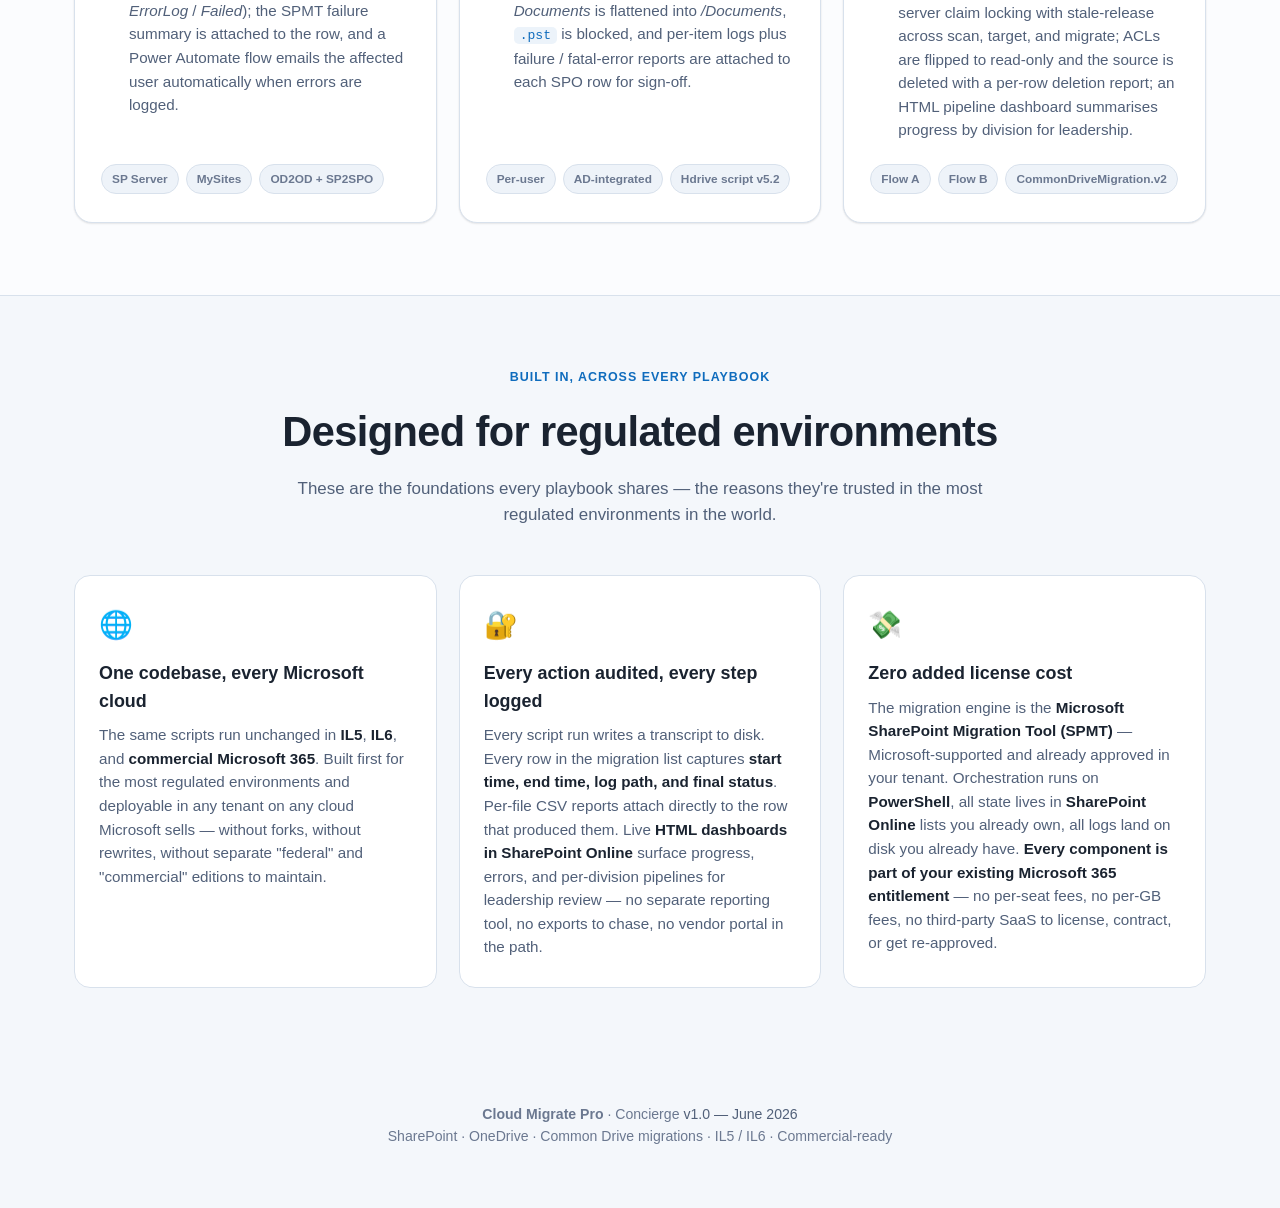
==== commit 8ea991b2: "Add mockups.html: realistic SP Modern driver list + live HTML migration dashboard with theme-matched" ====
--- a/index.html
+++ b/index.html
@@ -144,6 +144,7 @@
       <a href="#paths">Playbooks</a>
       <a href="diagrams.html">Diagrams</a>
       <a href="scripts.html">Scripts</a>
+      <a href="mockups.html">Mockups</a>
       <a class="cta" href="#concierge">🤖 AI Concierge</a>
     </div>
   </div>
@@ -161,6 +162,7 @@
       <a class="btn btn-primary" href="#concierge">💬 Talk to the AI Concierge</a>
       <a class="btn btn-ghost" href="scripts.html">📜 View the scripts</a>
       <a class="btn btn-ghost" href="diagrams.html">📊 View the diagrams</a>
+      <a class="btn btn-ghost" href="mockups.html">🗂️ See a mockup</a>
       <a class="btn btn-ghost" href="#paths">Explore the scenarios ↓</a>
     </div>
     <div class="badges">
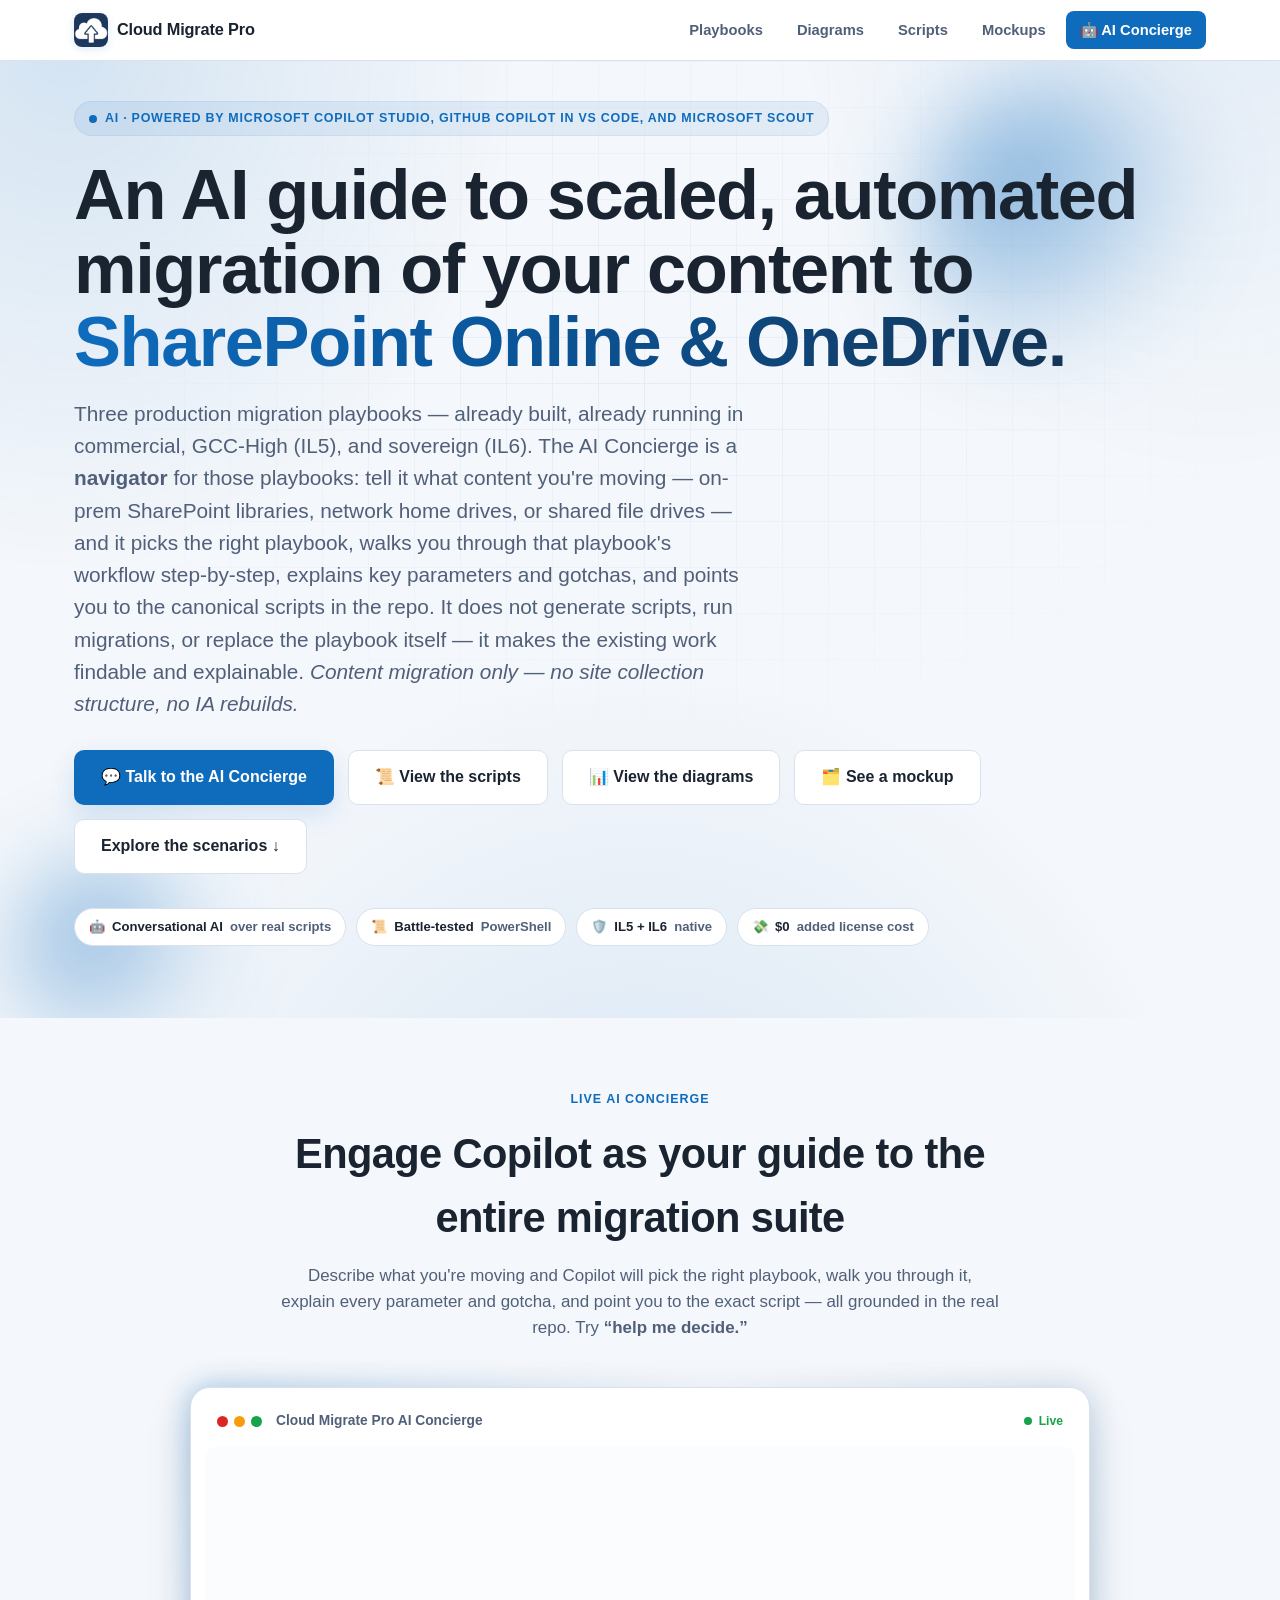
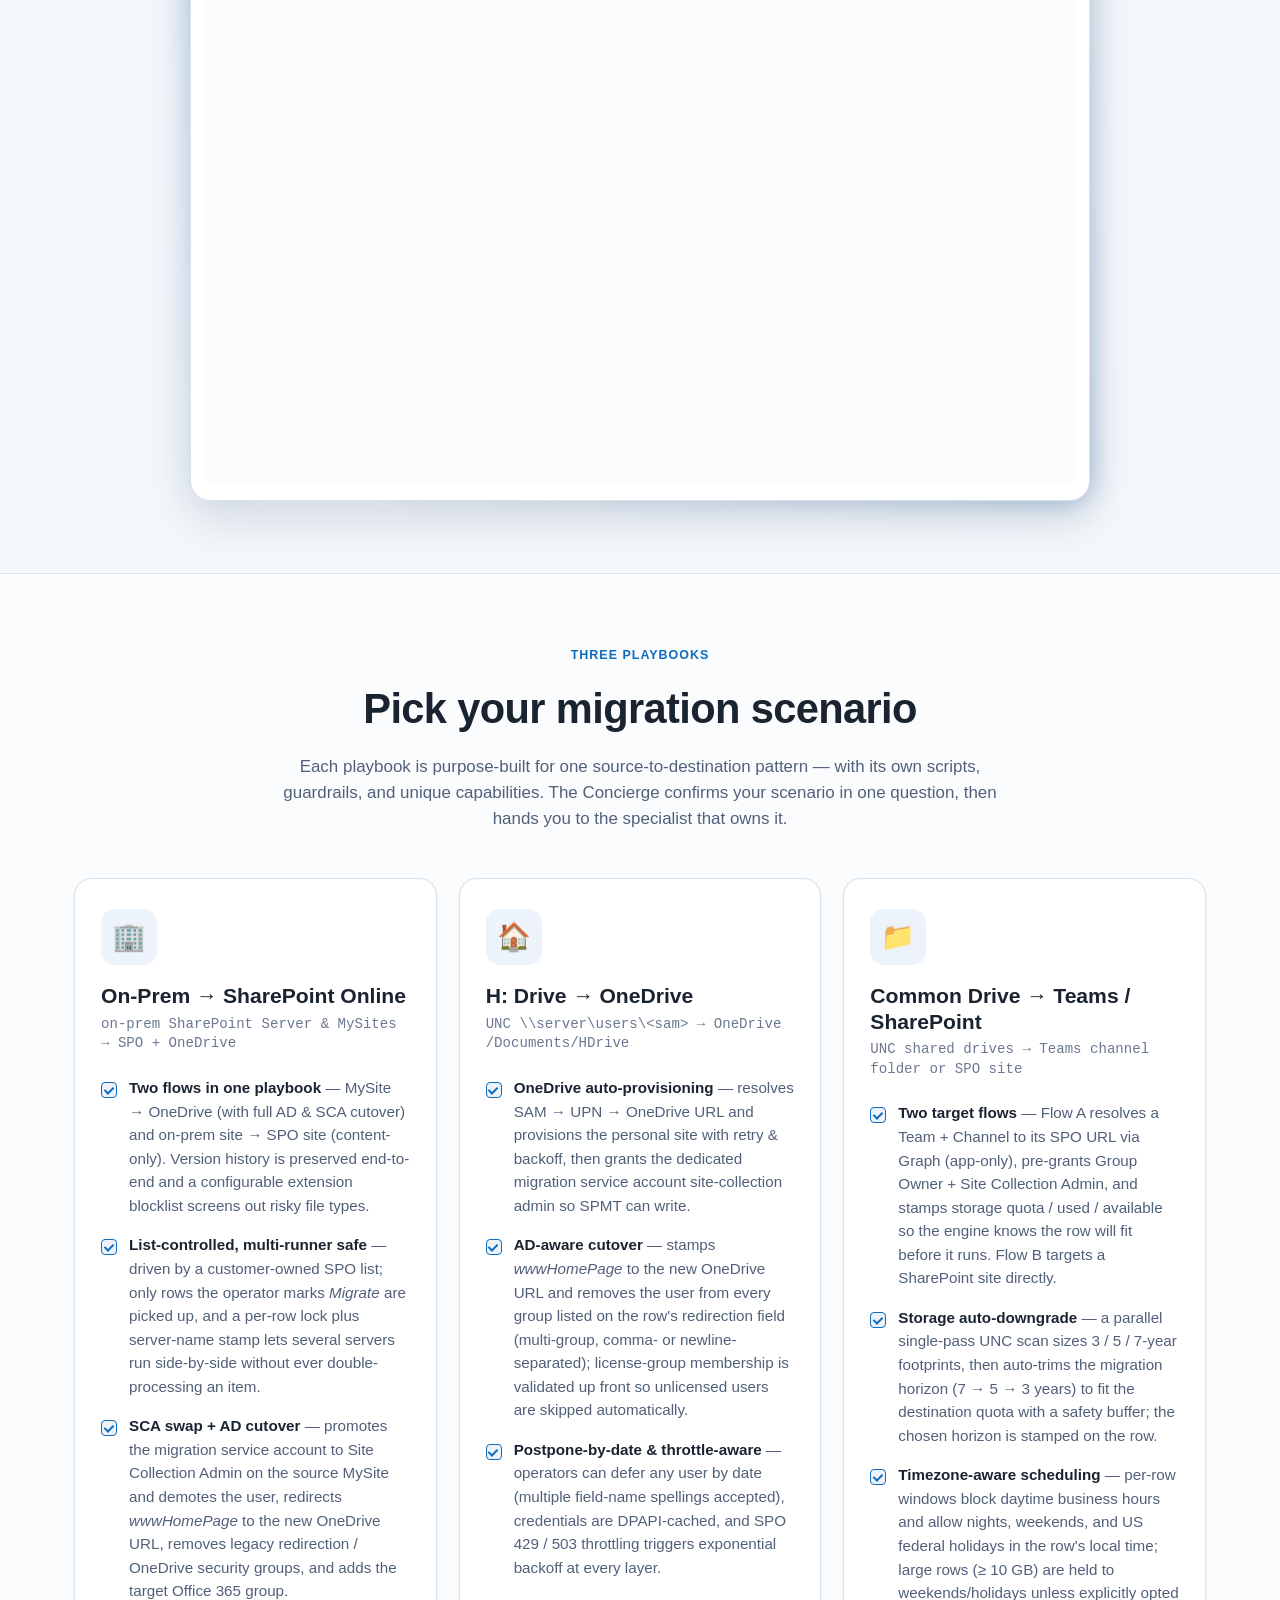
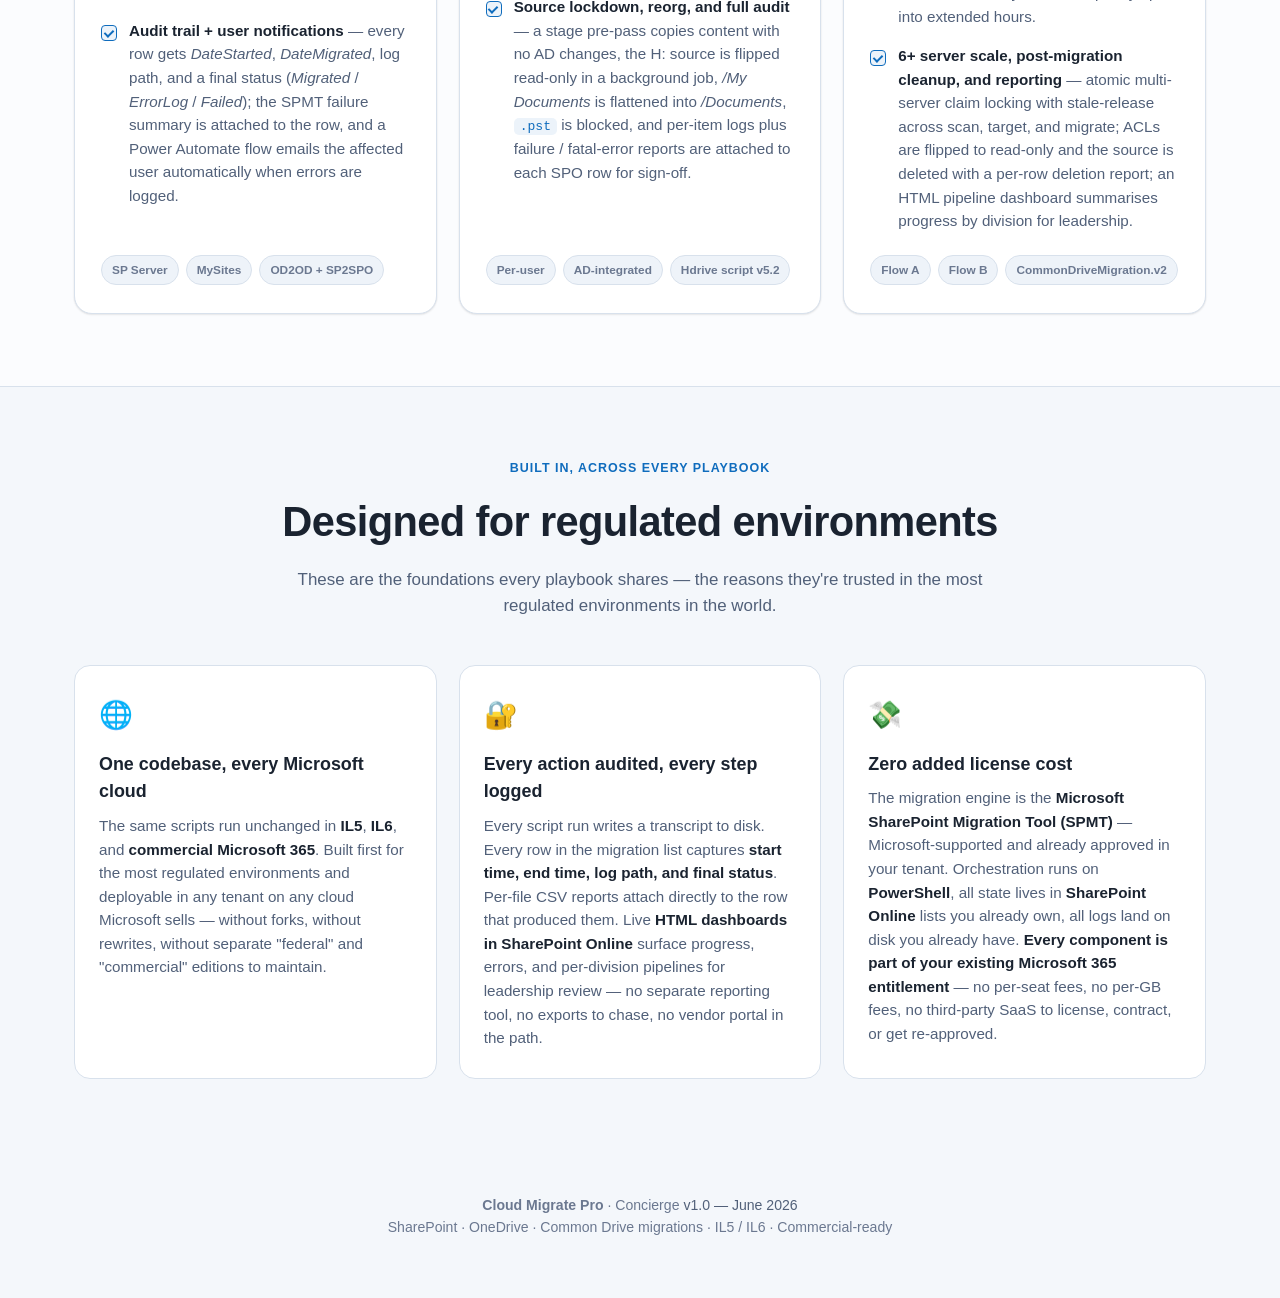
==== commit 59d25081: "Concierge section: stronger headline + Copilot-led subhead" ====
--- a/index.html
+++ b/index.html
@@ -178,8 +178,8 @@
   <div class="wrap">
     <div class="section-head">
       <div class="kicker">Live AI Concierge</div>
-      <h2>Ask it anything — right here</h2>
-      <p>The agent runs on Microsoft Copilot Studio. Describe what you're migrating, ask it to compare playbooks, or type <b>“help me decide.”</b></p>
+      <h2>Engage Copilot as your guide to the entire migration suite</h2>
+      <p>Describe what you're moving and Copilot will pick the right playbook, walk you through it, explain every parameter and gotcha, and point you to the exact script — all grounded in the real repo. Try <b>“help me decide.”</b></p>
     </div>
     <div class="chat-shell">
       <div class="chat-bar">
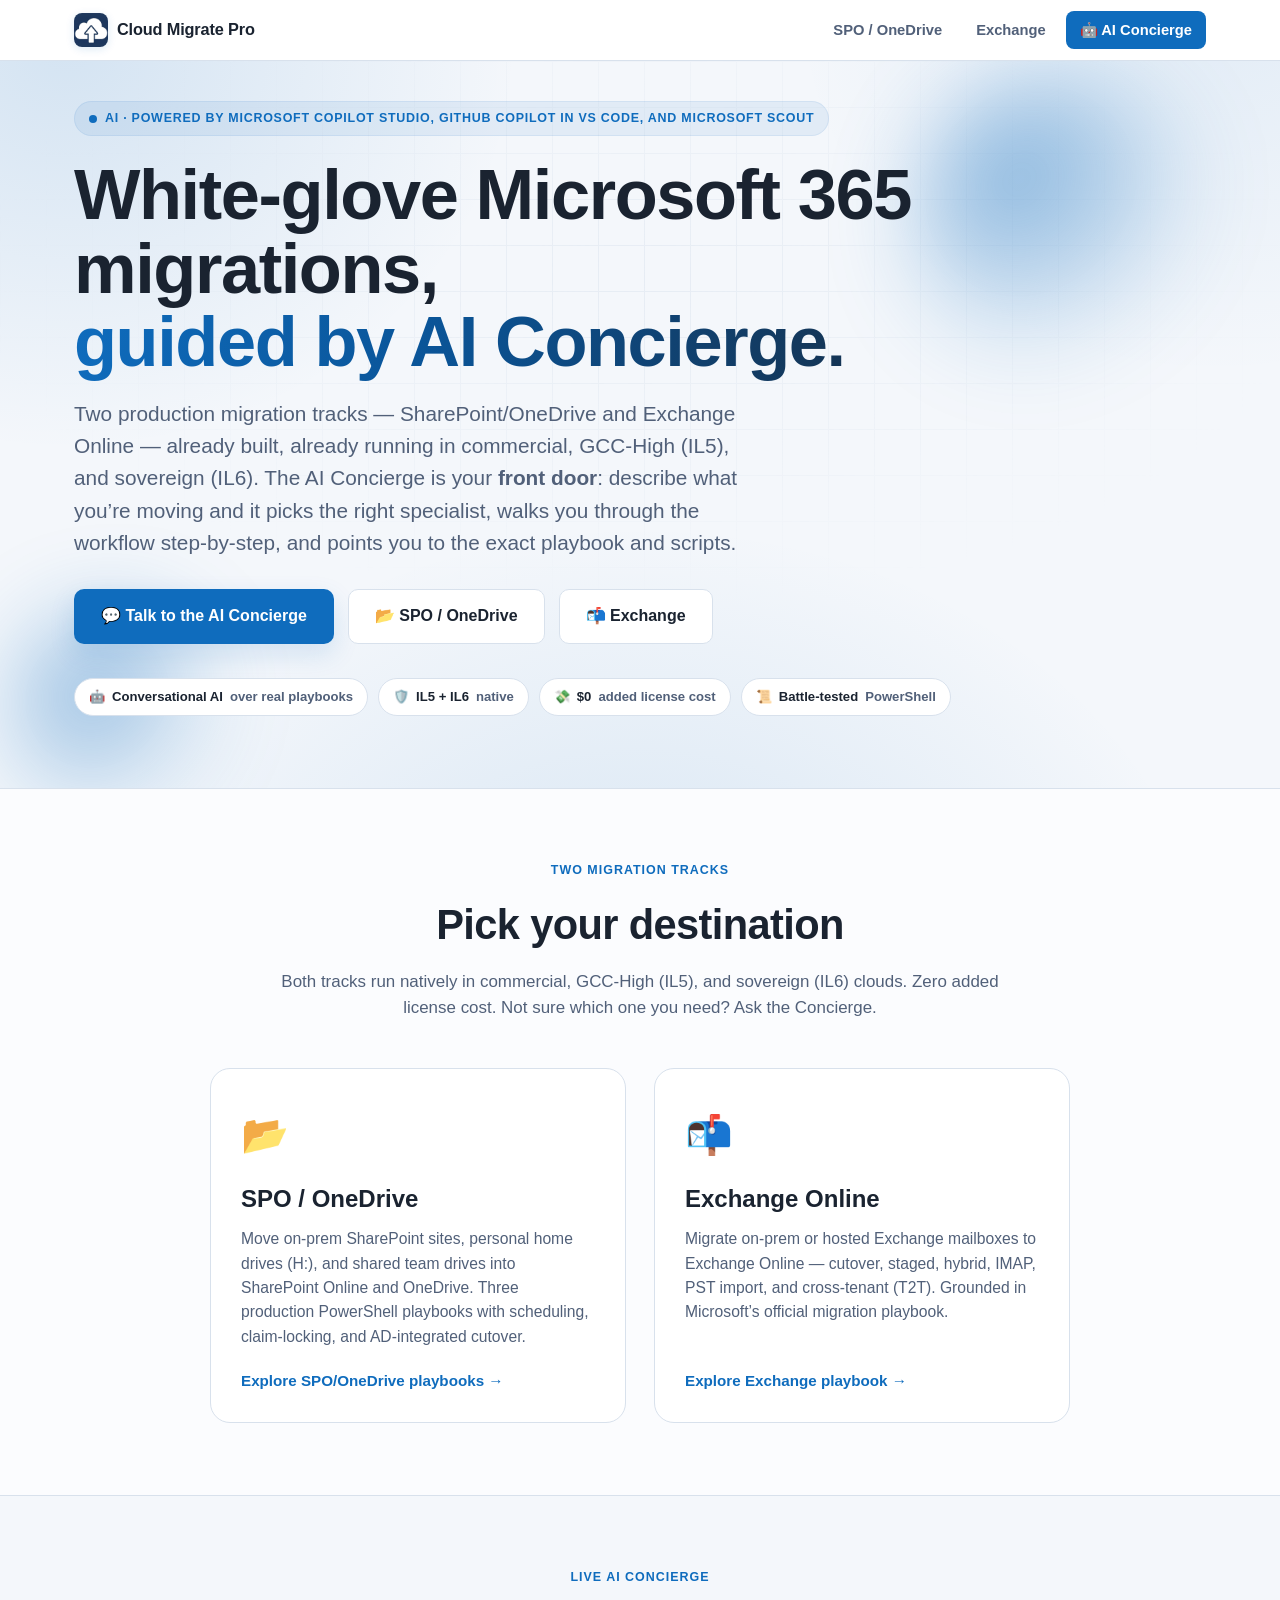
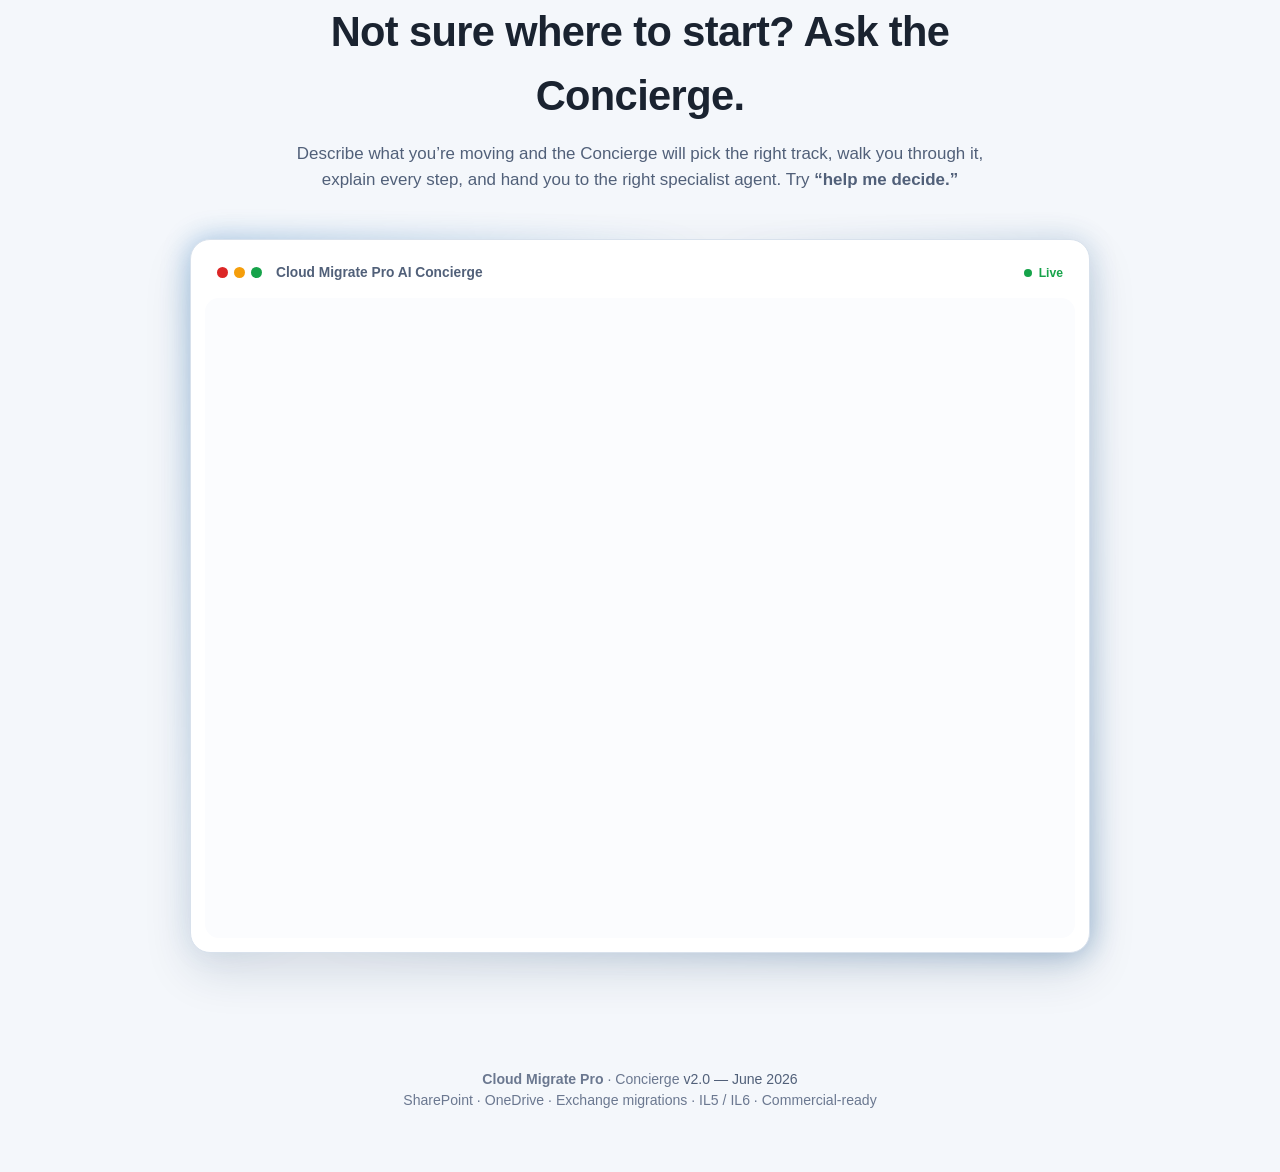
==== commit ba93dca6: "Update print statement from 'Hello' to 'Goodbye'" ====
--- a/index.html
+++ b/index.html
@@ -3,7 +3,7 @@
 <head>
 <meta charset="UTF-8" />
 <meta name="viewport" content="width=device-width, initial-scale=1.0" />
-<title>Cloud Migrate Pro — Concierge</title>
+<title>Cloud Migrate Pro — Microsoft Migration Concierge</title>
 <script>
   (() => {
     const param = new URLSearchParams(window.location.search).get("scoutTheme");
@@ -12,139 +12,273 @@
   })();
 </script>
 <style>
+
+
 :root{
+
   color-scheme:light;
+
   --cp-bg:#f4f7fb;--cp-bg-elevated:#fbfcfe;--cp-surface:#ffffff;--cp-surface-soft:#eef3f9;
+
   --cp-border:#d8e1ec;--cp-text:#1a2330;--cp-text-muted:#516079;--cp-text-soft:#6b7890;
+
   --cp-accent:#0f6cbd;--cp-accent-hover:#0a5599;--cp-accent-soft:rgba(15,108,189,.08);
+
   --cp-accent-fg:#ffffff;--cp-success:#16a34a;--cp-warning:#f59e0b;--cp-danger:#dc2626;
+
   --cp-shadow:0 18px 48px rgba(15,40,80,.14);--cp-highlight:rgba(15,108,189,.14);
+
 }
+
 html[data-theme="dark"]{
+
   color-scheme:dark;
+
   --cp-bg:#0f1822;--cp-bg-elevated:#15212e;--cp-surface:#1a2733;--cp-surface-soft:#1f2e3d;
+
   --cp-border:#2c3e51;--cp-text:#e3ebf4;--cp-text-muted:#9fb1c6;--cp-text-soft:#b5c4d6;
+
   --cp-accent:#54a8f0;--cp-accent-hover:#76bdf7;--cp-accent-soft:rgba(84,168,240,.16);
+
   --cp-accent-fg:#08121c;--cp-success:#4ade80;--cp-warning:#fbbf24;--cp-danger:#f87171;
+
   --cp-shadow:0 18px 48px rgba(0,0,0,.4);--cp-highlight:rgba(84,168,240,.16);
+
 }
+
 *{box-sizing:border-box;margin:0;padding:0;}
+
 html{scroll-behavior:smooth;}
+
 body{font-family:"Segoe UI",Aptos,Calibri,-apple-system,BlinkMacSystemFont,sans-serif;background:var(--cp-bg);color:var(--cp-text);line-height:1.55;overflow-x:hidden;}
+
 .wrap{max-width:1180px;margin:0 auto;padding:0 24px;}
 
+
+
 /* HERO */
+
 .hero{position:relative;padding:40px 0 72px;overflow:hidden;isolation:isolate;}
+
 .hero-bg{position:absolute;inset:-40% -20% auto -20%;height:170%;z-index:-2;background:
+
  radial-gradient(42% 55% at 18% 22%,var(--cp-highlight) 0%,transparent 60%),
+
  radial-gradient(38% 50% at 82% 18%,var(--cp-accent-soft) 0%,transparent 62%),
+
  radial-gradient(50% 60% at 50% 100%,var(--cp-highlight) 0%,transparent 65%);
+
  animation:drift 18s ease-in-out infinite alternate;}
+
 .hero::before{content:"";position:absolute;inset:0;z-index:-1;
+
  background-image:linear-gradient(var(--cp-border) 1px,transparent 1px),linear-gradient(90deg,var(--cp-border) 1px,transparent 1px);
+
  background-size:46px 46px;-webkit-mask-image:radial-gradient(ellipse 70% 60% at 50% 30%,#000 0%,transparent 75%);mask-image:radial-gradient(ellipse 70% 60% at 50% 30%,#000 0%,transparent 75%);opacity:.5;}
+
 @keyframes drift{0%{transform:translate3d(0,0,0) scale(1);}100%{transform:translate3d(0,-26px,0) scale(1.08);}}
+
 .orb{position:absolute;border-radius:50%;filter:blur(46px);opacity:.5;z-index:-1;background:radial-gradient(circle at 30% 30%,var(--cp-accent),transparent 70%);animation:float 12s ease-in-out infinite;}
+
 .orb.a{width:300px;height:300px;top:2%;right:5%;}
+
 .orb.b{width:220px;height:220px;bottom:-6%;left:1%;animation-delay:-5s;}
+
 @keyframes float{0%,100%{transform:translateY(0) translateX(0);}50%{transform:translateY(-30px) translateX(16px);}}
+
 .eyebrow{display:inline-flex;align-items:center;gap:8px;font-size:.78rem;font-weight:600;letter-spacing:.06em;text-transform:uppercase;color:var(--cp-accent);background:var(--cp-accent-soft);border:1px solid var(--cp-accent-soft);padding:7px 14px;border-radius:999px;margin-bottom:22px;animation:rise .7s both;}
+
 .pulse-dot{width:8px;height:8px;border-radius:50%;background:var(--cp-accent);animation:pulse 2s infinite;}
+
 @keyframes pulse{0%{box-shadow:0 0 0 0 var(--cp-highlight);}70%{box-shadow:0 0 0 12px transparent;}100%{box-shadow:0 0 0 0 transparent;}}
+
 h1.title{font-size:clamp(2.6rem,6vw,4.4rem);line-height:1.04;letter-spacing:-.02em;font-weight:800;margin-bottom:20px;animation:rise .7s .05s both;}
+
 .title .grad{background:linear-gradient(100deg,var(--cp-accent),var(--cp-accent-hover) 45%,var(--cp-text) 130%);-webkit-background-clip:text;background-clip:text;-webkit-text-fill-color:transparent;color:transparent;}
+
 .lede{font-size:clamp(1.05rem,2vw,1.3rem);color:var(--cp-text-muted);max-width:680px;margin-bottom:30px;animation:rise .7s .12s both;}
+
 @keyframes rise{from{opacity:0;transform:translateY(18px);}to{opacity:1;transform:translateY(0);}}
+
 .cta-row{display:flex;flex-wrap:wrap;gap:14px;margin-bottom:34px;animation:rise .7s .18s both;}
+
 .btn{display:inline-flex;align-items:center;gap:10px;font-size:1rem;font-weight:600;font-family:inherit;padding:14px 26px;border-radius:.625rem;border:1px solid transparent;cursor:pointer;text-decoration:none;transition:transform .18s ease,box-shadow .18s ease,background .18s ease;}
+
 .btn-primary{background:var(--cp-accent);color:var(--cp-accent-fg);box-shadow:0 10px 26px var(--cp-highlight);}
+
 .btn-primary:hover{background:var(--cp-accent-hover);transform:translateY(-3px);}
+
 .btn-ghost{background:var(--cp-surface);color:var(--cp-text);border-color:var(--cp-border);}
+
 .btn-ghost:hover{transform:translateY(-3px);border-color:var(--cp-accent);color:var(--cp-accent);}
+
 .badges{display:flex;flex-wrap:wrap;gap:10px;animation:rise .7s .24s both;}
+
 .badge{display:inline-flex;align-items:center;gap:7px;font-size:.82rem;font-weight:600;padding:8px 14px;border-radius:999px;background:var(--cp-surface);border:1px solid var(--cp-border);color:var(--cp-text-muted);}
+
 .badge b{color:var(--cp-text);}
 
+
+
 /* SECTION */
+
 .section{padding:72px 0;}
+
 .section.alt{background:var(--cp-bg-elevated);border-top:1px solid var(--cp-border);border-bottom:1px solid var(--cp-border);}
+
 .section-head{text-align:center;max-width:720px;margin:0 auto 46px;}
+
 .section-head .kicker{font-size:.78rem;font-weight:700;letter-spacing:.08em;text-transform:uppercase;color:var(--cp-accent);margin-bottom:12px;}
+
 .section-head h2{font-size:clamp(1.8rem,3.6vw,2.6rem);font-weight:800;letter-spacing:-.015em;margin-bottom:12px;}
+
 .section-head p{color:var(--cp-text-muted);font-size:1.06rem;}
 
+
+
 /* PLAYBOOK CARDS */
+
 .paths{display:grid;grid-template-columns:repeat(3,1fr);gap:22px;align-items:stretch;}
+
 .path{position:relative;display:flex;flex-direction:column;background:var(--cp-surface);border:1px solid var(--cp-border);border-radius:18px;padding:30px 26px 28px;box-shadow:0 0 2px rgba(0,0,0,.06),0 1px 2px rgba(0,0,0,.08);overflow:hidden;transition:transform .22s ease,box-shadow .22s ease,border-color .22s ease;}
+
 .path::before{content:"";position:absolute;inset:0 0 auto 0;height:4px;background:linear-gradient(90deg,var(--cp-accent),transparent);transform:scaleX(0);transform-origin:left;transition:transform .3s ease;}
+
 .path:hover{transform:translateY(-8px);box-shadow:var(--cp-shadow);border-color:var(--cp-accent);}
+
 .path:hover::before{transform:scaleX(1);}
+
 .path .ico{width:56px;height:56px;border-radius:14px;display:grid;place-items:center;font-size:1.7rem;background:var(--cp-accent-soft);margin-bottom:18px;}
+
 .path .flow{font-size:.74rem;font-weight:700;letter-spacing:.05em;text-transform:uppercase;color:var(--cp-accent);margin-bottom:8px;}
+
 .path h3{font-size:1.32rem;font-weight:750;margin-bottom:6px;line-height:1.2;}
+
 .path .route{font-size:.88rem;color:var(--cp-text-soft);font-family:Consolas,"Courier New",monospace;margin-bottom:22px;display:block;line-height:1.4;}
+
 .path ul{list-style:none;display:flex;flex-direction:column;gap:16px;margin-bottom:22px;}
+
 .path li{position:relative;padding-left:28px;font-size:.95rem;line-height:1.55;color:var(--cp-text-muted);}
+
 .path li b{color:var(--cp-text);font-weight:650;}
+
 .path li::before{content:"";position:absolute;left:0;top:6px;width:14px;height:14px;border-radius:4px;background:var(--cp-accent-soft);border:1.5px solid var(--cp-accent);}
+
 .path li::after{content:"";position:absolute;left:4.5px;top:9px;width:4px;height:7px;border:solid var(--cp-accent);border-width:0 2px 2px 0;transform:rotate(45deg);}
+
 .path .tags{margin-top:auto;display:flex;flex-wrap:wrap;gap:7px;}
+
 .path .tag{font-size:.74rem;font-weight:600;color:var(--cp-text-soft);background:var(--cp-surface-soft);border:1px solid var(--cp-border);padding:5px 10px;border-radius:999px;}
 
+
+
 /* CROSS-CUTTING */
+
 .feat-grid{display:grid;grid-template-columns:repeat(3,1fr);gap:22px;}
+
 .feat{background:var(--cp-surface);border:1px solid var(--cp-border);border-radius:16px;padding:28px 24px;transition:transform .2s ease,border-color .2s ease;}
+
 .feat:hover{transform:translateY(-5px);border-color:var(--cp-accent);}
+
 .feat .fi{font-size:1.7rem;margin-bottom:14px;}
+
 .feat h4{font-size:1.12rem;font-weight:700;margin-bottom:8px;}
+
 .feat p{font-size:.95rem;color:var(--cp-text-muted);}
+
 .feat p b{color:var(--cp-text);}
+
 code{font-family:Consolas,"Courier New",monospace;font-size:.86em;background:var(--cp-accent-soft);color:var(--cp-accent);padding:1px 6px;border-radius:5px;}
+
 .topnav{position:sticky;top:0;z-index:50;background:var(--cp-surface);border-bottom:1px solid var(--cp-border);}
+
 .navwrap{display:flex;align-items:center;justify-content:space-between;height:60px;gap:12px;}
+
 .brand{display:inline-flex;align-items:center;gap:9px;font-weight:800;letter-spacing:-.01em;color:var(--cp-text);font-size:1.02rem;text-decoration:none;transition:opacity .15s;}
+
 .brand:hover{opacity:.82;}
+
 .brand .logo{width:34px;height:34px;border-radius:8px;display:inline-flex;align-items:center;justify-content:center;box-shadow:0 2px 8px var(--cp-highlight);overflow:hidden;flex-shrink:0;}
+
 .brand .logo img{width:100%;height:100%;object-fit:cover;display:block;}
+
 .navlinks{display:flex;gap:6px;flex-wrap:wrap;}
+
 .navlinks a{font-size:.92rem;font-weight:600;color:var(--cp-text-muted);text-decoration:none;padding:8px 14px;border-radius:8px;transition:background .15s,color .15s;}
+
 .navlinks a:hover{background:var(--cp-accent-soft);color:var(--cp-accent);}
+
 .navlinks a.cta{background:var(--cp-accent);color:var(--cp-accent-fg);}
+
 .navlinks a.cta:hover{background:var(--cp-accent-hover);color:var(--cp-accent-fg);}
+
 @media (max-width:620px){.navlinks a{padding:7px 10px;font-size:.85rem;}.brand span{display:none;}}
 
+
+
 /* CHAT */
+
 .chat-shell{position:relative;background:var(--cp-surface);border:1px solid var(--cp-border);border-radius:20px;padding:14px;box-shadow:var(--cp-shadow);max-width:900px;margin:0 auto;}
+
 .chat-shell::after{content:"";position:absolute;inset:-2px;border-radius:22px;z-index:-1;background:linear-gradient(120deg,var(--cp-accent),transparent 40%,var(--cp-accent-hover));opacity:.35;filter:blur(14px);animation:glow 6s ease-in-out infinite alternate;}
+
 @keyframes glow{from{opacity:.2;}to{opacity:.5;}}
+
 .chat-bar{display:flex;align-items:center;gap:10px;padding:8px 12px 14px;}
+
 .chat-bar .dots{display:flex;gap:6px;}
+
 .chat-bar .dots i{width:11px;height:11px;border-radius:50%;display:block;}
+
 .chat-bar .dots i:nth-child(1){background:var(--cp-danger);}
+
 .chat-bar .dots i:nth-child(2){background:var(--cp-warning);}
+
 .chat-bar .dots i:nth-child(3){background:var(--cp-success);}
+
 .chat-bar .label{font-size:.86rem;font-weight:600;color:var(--cp-text-muted);margin-left:4px;}
+
 .chat-bar .live{margin-left:auto;display:inline-flex;align-items:center;gap:7px;font-size:.76rem;font-weight:700;color:var(--cp-success);}
+
 .chat-bar .live .pulse-dot{background:var(--cp-success);}
+
 .chat-frame{width:100%;height:640px;border:0;border-radius:14px;background:var(--cp-bg-elevated);display:block;}
 
+
+
 footer{padding:44px 0 60px;text-align:center;color:var(--cp-text-soft);font-size:.88rem;}
+
 footer .v{color:var(--cp-text-muted);}
 
+
+
 @media (max-width:880px){.paths{grid-template-columns:1fr;}.feat-grid{grid-template-columns:1fr;}}
+
 @media (prefers-reduced-motion:reduce){*{animation:none!important;transition:none!important;scroll-behavior:auto;}}
+
+
+/* SERVICE CARDS */
+.svc-grid{display:grid;grid-template-columns:repeat(2,1fr);gap:28px;max-width:860px;margin:0 auto;}
+.svc-card{display:flex;flex-direction:column;background:var(--cp-surface);border:1px solid var(--cp-border);border-radius:20px;padding:36px 30px 30px;text-decoration:none;color:var(--cp-text);transition:transform .22s ease,box-shadow .22s ease,border-color .22s ease;}
+.svc-card:hover{transform:translateY(-8px);box-shadow:var(--cp-shadow);border-color:var(--cp-accent);}
+.svc-ico{font-size:2.4rem;margin-bottom:16px;}
+.svc-card h3{font-size:1.5rem;font-weight:800;margin-bottom:10px;}
+.svc-card p{font-size:.98rem;color:var(--cp-text-muted);flex:1;margin-bottom:20px;}
+.svc-cta{font-size:.95rem;font-weight:700;color:var(--cp-accent);}
+@media(max-width:680px){.svc-grid{grid-template-columns:1fr;}}
 </style>
 </head>
 <body>
 
 <nav class="topnav" id="top">
   <div class="wrap navwrap">
-    <a class="brand" href="#top" aria-label="Cloud Migrate Pro home"><span class="logo"><img src="cloud-migrate-pro-logo-icon-192.png" alt=""></span><span>Cloud Migrate Pro</span></a>
+    <a class="brand" href="#top" aria-label="Cloud Migrate Pro home">
+      <span class="logo"><img src="cloud-migrate-pro-logo-icon-192.png" alt=""></span>
+      <span>Cloud Migrate Pro</span>
+    </a>
     <div class="navlinks">
-      <a href="#paths">Playbooks</a>
-      <a href="diagrams.html">Diagrams</a>
-      <a href="scripts.html">Scripts</a>
-      <a href="mockups.html">Mockups</a>
+      <a href="spo-onedrive.html">SPO / OneDrive</a>
+      <a href="exchange.html">Exchange</a>
       <a class="cta" href="#concierge">🤖 AI Concierge</a>
     </div>
   </div>
@@ -156,30 +290,52 @@
   <div class="orb b"></div>
   <div class="wrap">
     <span class="eyebrow"><span class="pulse-dot"></span> AI · Powered by Microsoft Copilot Studio, GitHub Copilot in VS Code, and Microsoft Scout</span>
-    <h1 class="title">An AI guide to scaled, automated migration of your content to<br><span class="grad">SharePoint Online &amp; OneDrive.</span></h1>
-    <p class="lede">Three production migration playbooks — already built, already running in commercial, GCC-High (IL5), and sovereign (IL6). The AI Concierge is a <strong>navigator</strong> for those playbooks: tell it what content you're moving — on-prem SharePoint libraries, network home drives, or shared file drives — and it picks the right playbook, walks you through that playbook's workflow step-by-step, explains key parameters and gotchas, and points you to the canonical scripts in the repo. It does not generate scripts, run migrations, or replace the playbook itself — it makes the existing work findable and explainable. <em>Content migration only — no site collection structure, no IA rebuilds.</em></p>
+    <h1 class="title">White-glove Microsoft 365 migrations,<br><span class="grad">guided by AI Concierge.</span></h1>
+    <p class="lede">Two production migration tracks — SharePoint/OneDrive and Exchange Online — already built, already running in commercial, GCC-High (IL5), and sovereign (IL6). The AI Concierge is your <strong>front door</strong>: describe what you’re moving and it picks the right specialist, walks you through the workflow step-by-step, and points you to the exact playbook and scripts.</p>
     <div class="cta-row">
       <a class="btn btn-primary" href="#concierge">💬 Talk to the AI Concierge</a>
-      <a class="btn btn-ghost" href="scripts.html">📜 View the scripts</a>
-      <a class="btn btn-ghost" href="diagrams.html">📊 View the diagrams</a>
-      <a class="btn btn-ghost" href="mockups.html">🗂️ See a mockup</a>
-      <a class="btn btn-ghost" href="#paths">Explore the scenarios ↓</a>
+      <a class="btn btn-ghost" href="spo-onedrive.html">📂 SPO / OneDrive</a>
+      <a class="btn btn-ghost" href="exchange.html">📬 Exchange</a>
     </div>
     <div class="badges">
-      <span class="badge">🤖 <b>Conversational AI</b> over real scripts</span>
-      <span class="badge">📜 <b>Battle-tested</b> PowerShell</span>
+      <span class="badge">🤖 <b>Conversational AI</b> over real playbooks</span>
       <span class="badge">🛡️ <b>IL5 + IL6</b> native</span>
       <span class="badge">💸 <b>$0</b> added license cost</span>
+      <span class="badge">📜 <b>Battle-tested</b> PowerShell</span>
     </div>
   </div>
 </header>
+
+<section class="section alt" id="services">
+  <div class="wrap">
+    <div class="section-head">
+      <div class="kicker">Two Migration Tracks</div>
+      <h2>Pick your destination</h2>
+      <p>Both tracks run natively in commercial, GCC-High (IL5), and sovereign (IL6) clouds. Zero added license cost. Not sure which one you need? Ask the Concierge.</p>
+    </div>
+    <div class="svc-grid">
+      <a class="svc-card" href="spo-onedrive.html">
+        <div class="svc-ico">📂</div>
+        <h3>SPO / OneDrive</h3>
+        <p>Move on-prem SharePoint sites, personal home drives (H:), and shared team drives into SharePoint Online and OneDrive. Three production PowerShell playbooks with scheduling, claim-locking, and AD-integrated cutover.</p>
+        <span class="svc-cta">Explore SPO/OneDrive playbooks →</span>
+      </a>
+      <a class="svc-card" href="exchange.html">
+        <div class="svc-ico">📬</div>
+        <h3>Exchange Online</h3>
+        <p>Migrate on-prem or hosted Exchange mailboxes to Exchange Online — cutover, staged, hybrid, IMAP, PST import, and cross-tenant (T2T). Grounded in Microsoft’s official migration playbook.</p>
+        <span class="svc-cta">Explore Exchange playbook →</span>
+      </a>
+    </div>
+  </div>
+</section>
 
 <section class="section" id="concierge">
   <div class="wrap">
     <div class="section-head">
       <div class="kicker">Live AI Concierge</div>
-      <h2>Engage Copilot as your guide to the entire migration suite</h2>
-      <p>Describe what you're moving and Copilot will pick the right playbook, walk you through it, explain every parameter and gotcha, and point you to the exact script — all grounded in the real repo. Try <b>“help me decide.”</b></p>
+      <h2>Not sure where to start? Ask the Concierge.</h2>
+      <p>Describe what you’re moving and the Concierge will pick the right track, walk you through it, explain every step, and hand you to the right specialist agent. Try <b>“help me decide.”</b></p>
     </div>
     <div class="chat-shell">
       <div class="chat-bar">
@@ -194,89 +350,10 @@
   </div>
 </section>
 
-<section class="section alt" id="paths">
-  <div class="wrap">
-    <div class="section-head">
-      <div class="kicker">Three Playbooks</div>
-      <h2>Pick your migration scenario</h2>
-      <p>Each playbook is purpose-built for one source-to-destination pattern — with its own scripts, guardrails, and unique capabilities. The Concierge confirms your scenario in one question, then hands you to the specialist that owns it.</p>
-    </div>
-    <div class="paths">
-
-      <article class="path">
-        <div class="ico">🏢</div>
-        <h3>On-Prem → SharePoint Online</h3>
-        <span class="route">on-prem SharePoint Server &amp; MySites → SPO + OneDrive</span>
-        <ul>
-          <li><b>Two flows in one playbook</b> — MySite → OneDrive (with full AD &amp; SCA cutover) and on-prem site → SPO site (content-only). Version history is preserved end-to-end and a configurable extension blocklist screens out risky file types.</li>
-          <li><b>List-controlled, multi-runner safe</b> — driven by a customer-owned SPO list; only rows the operator marks <i>Migrate</i> are picked up, and a per-row lock plus server-name stamp lets several servers run side-by-side without ever double-processing an item.</li>
-          <li><b>SCA swap + AD cutover</b> — promotes the migration service account to Site Collection Admin on the source MySite and demotes the user, redirects <i>wwwHomePage</i> to the new OneDrive URL, removes legacy redirection / OneDrive security groups, and adds the target Office 365 group.</li>
-          <li><b>Audit trail + user notifications</b> — every row gets <i>DateStarted</i>, <i>DateMigrated</i>, log path, and a final status (<i>Migrated</i> / <i>ErrorLog</i> / <i>Failed</i>); the SPMT failure summary is attached to the row, and a Power Automate flow emails the affected user automatically when errors are logged.</li>
-        </ul>
-        <div class="tags"><span class="tag">SP Server</span><span class="tag">MySites</span><span class="tag">OD2OD + SP2SPO</span></div>
-      </article>
-
-      <article class="path">
-        <div class="ico">🏠</div>
-        <h3>H: Drive → OneDrive</h3>
-        <span class="route">UNC \\server\users\&lt;sam&gt; → OneDrive /Documents/HDrive</span>
-        <ul>
-          <li><b>OneDrive auto-provisioning</b> — resolves SAM → UPN → OneDrive URL and provisions the personal site with retry &amp; backoff, then grants the dedicated migration service account site-collection admin so SPMT can write.</li>
-          <li><b>AD-aware cutover</b> — stamps <i>wwwHomePage</i> to the new OneDrive URL and removes the user from every group listed on the row's redirection field (multi-group, comma- or newline-separated); license-group membership is validated up front so unlicensed users are skipped automatically.</li>
-          <li><b>Postpone-by-date &amp; throttle-aware</b> — operators can defer any user by date (multiple field-name spellings accepted), credentials are DPAPI-cached, and SPO 429 / 503 throttling triggers exponential backoff at every layer.</li>
-          <li><b>Source lockdown, reorg, and full audit</b> — a stage pre-pass copies content with no AD changes, the H: source is flipped read-only in a background job, <i>/My Documents</i> is flattened into <i>/Documents</i>, <code>.pst</code> is blocked, and per-item logs plus failure / fatal-error reports are attached to each SPO row for sign-off.</li>
-        </ul>
-        <div class="tags"><span class="tag">Per-user</span><span class="tag">AD-integrated</span><span class="tag">Hdrive script v5.2</span></div>
-      </article>
-
-      <article class="path">
-        <div class="ico">📁</div>
-        <h3>Common Drive → Teams / SharePoint</h3>
-        <span class="route">UNC shared drives → Teams channel folder or SPO site</span>
-        <ul>
-          <li><b>Two target flows</b> — Flow A resolves a Team + Channel to its SPO URL via Graph (app-only), pre-grants Group Owner + Site Collection Admin, and stamps storage quota / used / available so the engine knows the row will fit before it runs. Flow B targets a SharePoint site directly.</li>
-          <li><b>Storage auto-downgrade</b> — a parallel single-pass UNC scan sizes 3 / 5 / 7-year footprints, then auto-trims the migration horizon (7 → 5 → 3 years) to fit the destination quota with a safety buffer; the chosen horizon is stamped on the row.</li>
-          <li><b>Timezone-aware scheduling</b> — per-row windows block daytime business hours and allow nights, weekends, and US federal holidays in the row's local time; large rows (≥ 10 GB) are held to weekends/holidays unless explicitly opted into extended hours.</li>
-          <li><b>6+ server scale, post-migration cleanup, and reporting</b> — atomic multi-server claim locking with stale-release across scan, target, and migrate; ACLs are flipped to read-only and the source is deleted with a per-row deletion report; an HTML pipeline dashboard summarises progress by division for leadership.</li>
-        </ul>
-        <div class="tags"><span class="tag">Flow A</span><span class="tag">Flow B</span><span class="tag">CommonDriveMigration.v2</span></div>
-      </article>
-
-    </div>
-  </div>
-</section>
-
-<section class="section">
-  <div class="wrap">
-    <div class="section-head">
-      <div class="kicker">Built In, Across Every Playbook</div>
-      <h2>Designed for regulated environments</h2>
-      <p>These are the foundations every playbook shares — the reasons they're trusted in the most regulated environments in the world.</p>
-    </div>
-    <div class="feat-grid">
-      <div class="feat">
-        <div class="fi">🌐</div>
-        <h4>One codebase, every Microsoft cloud</h4>
-        <p>The same scripts run unchanged in <b>IL5</b>, <b>IL6</b>, and <b>commercial Microsoft 365</b>. Built first for the most regulated environments and deployable in any tenant on any cloud Microsoft sells — without forks, without rewrites, without separate "federal" and "commercial" editions to maintain.</p>
-      </div>
-      <div class="feat">
-        <div class="fi">🔐</div>
-        <h4>Every action audited, every step logged</h4>
-        <p>Every script run writes a transcript to disk. Every row in the migration list captures <b>start time, end time, log path, and final status</b>. Per-file CSV reports attach directly to the row that produced them. Live <b>HTML dashboards in SharePoint Online</b> surface progress, errors, and per-division pipelines for leadership review — no separate reporting tool, no exports to chase, no vendor portal in the path.</p>
-      </div>
-      <div class="feat">
-        <div class="fi">💸</div>
-        <h4>Zero added license cost</h4>
-        <p>The migration engine is the <b>Microsoft SharePoint Migration Tool (SPMT)</b> — Microsoft-supported and already approved in your tenant. Orchestration runs on <b>PowerShell</b>, all state lives in <b>SharePoint Online</b> lists you already own, all logs land on disk you already have. <b>Every component is part of your existing Microsoft 365 entitlement</b> — no per-seat fees, no per-GB fees, no third-party SaaS to license, contract, or get re-approved.</p>
-      </div>
-    </div>
-  </div>
-</section>
-
 <footer>
   <div class="wrap">
-    <p><b>Cloud Migrate Pro</b> · Concierge <span class="v">v1.0 — June 2026</span></p>
-    <p>SharePoint · OneDrive · Common Drive migrations · IL5 / IL6 · Commercial-ready</p>
+    <p><b>Cloud Migrate Pro</b> · Concierge <span class="v">v2.0 — June 2026</span></p>
+    <p>SharePoint · OneDrive · Exchange migrations · IL5 / IL6 · Commercial-ready</p>
   </div>
 </footer>
 
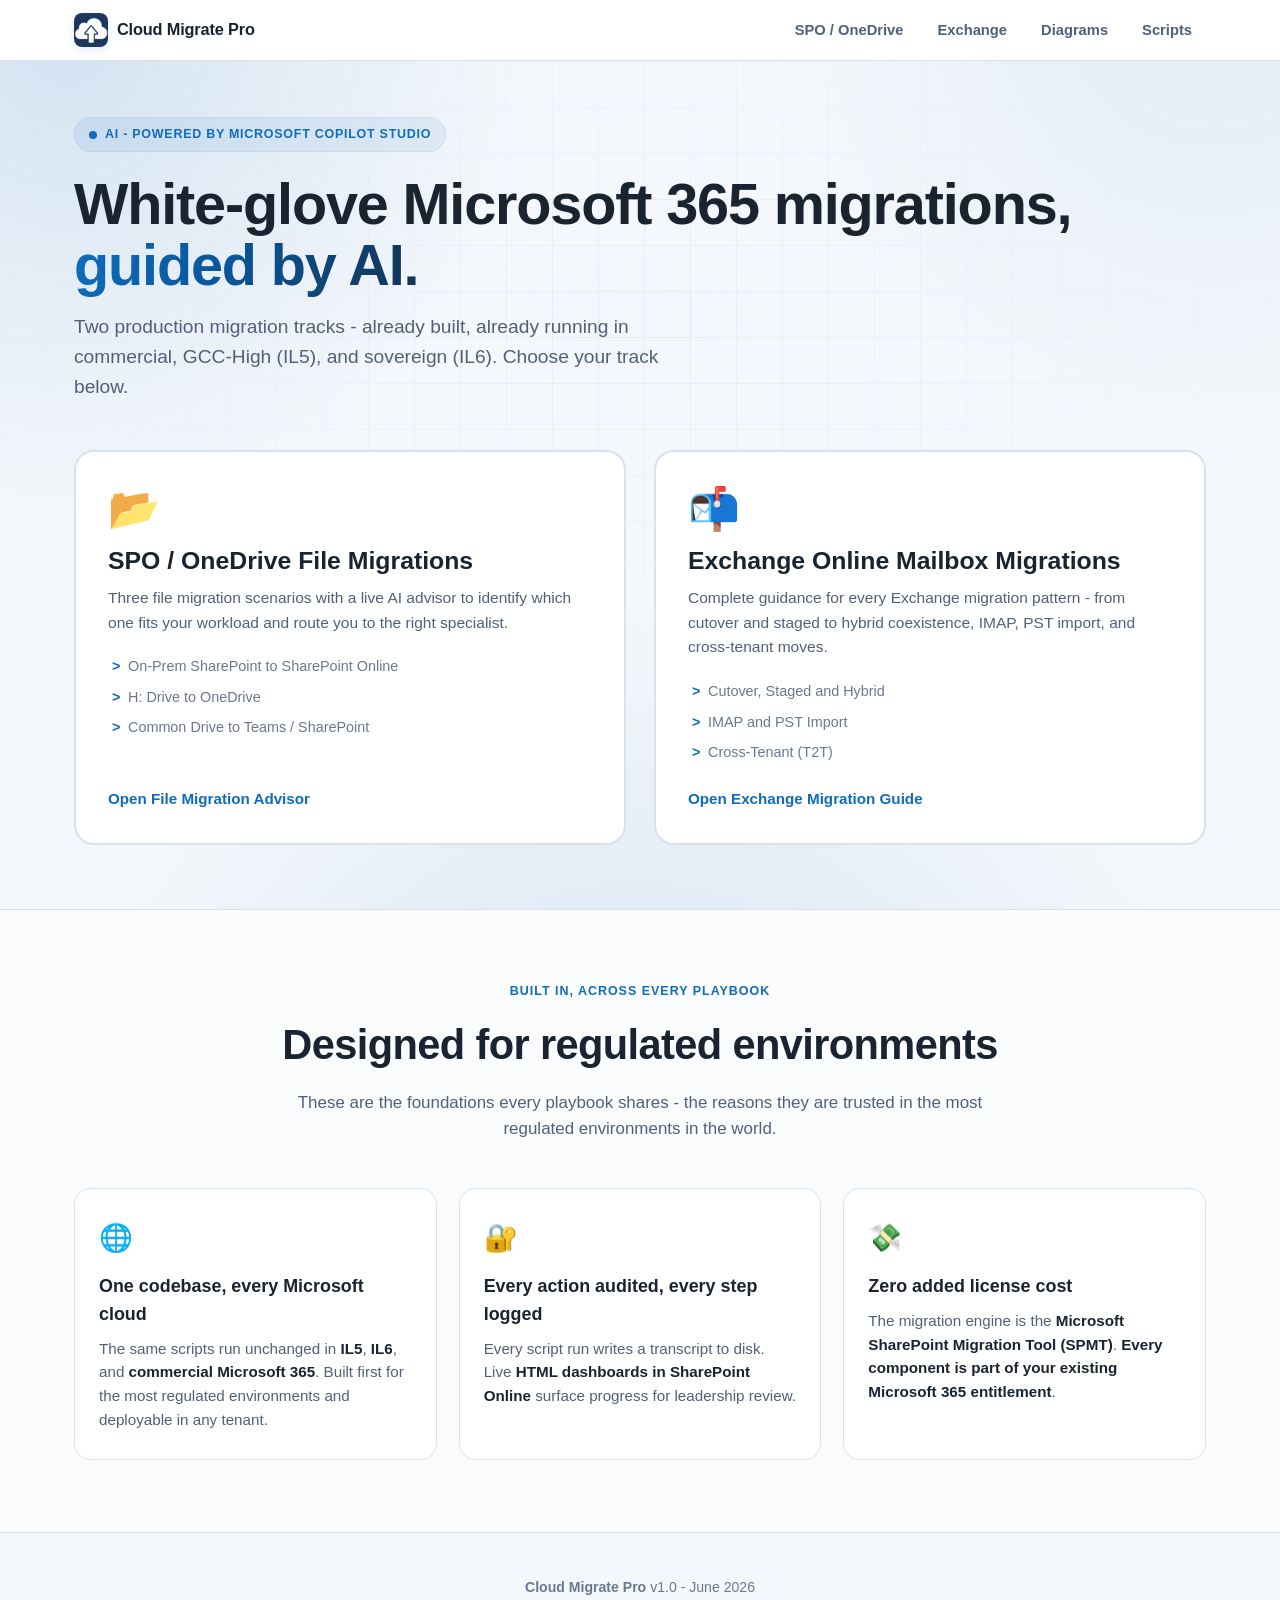
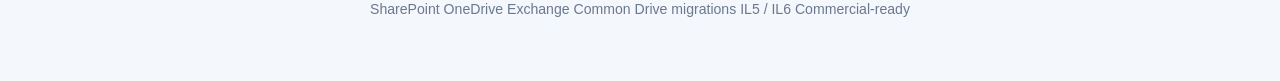
==== commit 8afd4adb: "Update index.html" ====
--- a/index.html
+++ b/index.html
@@ -3,7 +3,7 @@
 <head>
 <meta charset="UTF-8" />
 <meta name="viewport" content="width=device-width, initial-scale=1.0" />
-<title>Cloud Migrate Pro — Microsoft Migration Concierge</title>
+<title>Cloud Migrate Pro - Migration Hub</title>
 <script>
   (() => {
     const param = new URLSearchParams(window.location.search).get("scoutTheme");
@@ -12,350 +12,79 @@
   })();
 </script>
 <style>
-
-
-:root{
-
-  color-scheme:light;
-
-  --cp-bg:#f4f7fb;--cp-bg-elevated:#fbfcfe;--cp-surface:#ffffff;--cp-surface-soft:#eef3f9;
-
-  --cp-border:#d8e1ec;--cp-text:#1a2330;--cp-text-muted:#516079;--cp-text-soft:#6b7890;
-
-  --cp-accent:#0f6cbd;--cp-accent-hover:#0a5599;--cp-accent-soft:rgba(15,108,189,.08);
-
-  --cp-accent-fg:#ffffff;--cp-success:#16a34a;--cp-warning:#f59e0b;--cp-danger:#dc2626;
-
-  --cp-shadow:0 18px 48px rgba(15,40,80,.14);--cp-highlight:rgba(15,108,189,.14);
-
-}
-
-html[data-theme="dark"]{
-
-  color-scheme:dark;
-
-  --cp-bg:#0f1822;--cp-bg-elevated:#15212e;--cp-surface:#1a2733;--cp-surface-soft:#1f2e3d;
-
-  --cp-border:#2c3e51;--cp-text:#e3ebf4;--cp-text-muted:#9fb1c6;--cp-text-soft:#b5c4d6;
-
-  --cp-accent:#54a8f0;--cp-accent-hover:#76bdf7;--cp-accent-soft:rgba(84,168,240,.16);
-
-  --cp-accent-fg:#08121c;--cp-success:#4ade80;--cp-warning:#fbbf24;--cp-danger:#f87171;
-
-  --cp-shadow:0 18px 48px rgba(0,0,0,.4);--cp-highlight:rgba(84,168,240,.16);
-
-}
-
-*{box-sizing:border-box;margin:0;padding:0;}
-
-html{scroll-behavior:smooth;}
-
-body{font-family:"Segoe UI",Aptos,Calibri,-apple-system,BlinkMacSystemFont,sans-serif;background:var(--cp-bg);color:var(--cp-text);line-height:1.55;overflow-x:hidden;}
-
-.wrap{max-width:1180px;margin:0 auto;padding:0 24px;}
-
-
-
-/* HERO */
-
-.hero{position:relative;padding:40px 0 72px;overflow:hidden;isolation:isolate;}
-
-.hero-bg{position:absolute;inset:-40% -20% auto -20%;height:170%;z-index:-2;background:
-
- radial-gradient(42% 55% at 18% 22%,var(--cp-highlight) 0%,transparent 60%),
-
- radial-gradient(38% 50% at 82% 18%,var(--cp-accent-soft) 0%,transparent 62%),
-
- radial-gradient(50% 60% at 50% 100%,var(--cp-highlight) 0%,transparent 65%);
-
- animation:drift 18s ease-in-out infinite alternate;}
-
-.hero::before{content:"";position:absolute;inset:0;z-index:-1;
-
- background-image:linear-gradient(var(--cp-border) 1px,transparent 1px),linear-gradient(90deg,var(--cp-border) 1px,transparent 1px);
-
- background-size:46px 46px;-webkit-mask-image:radial-gradient(ellipse 70% 60% at 50% 30%,#000 0%,transparent 75%);mask-image:radial-gradient(ellipse 70% 60% at 50% 30%,#000 0%,transparent 75%);opacity:.5;}
-
-@keyframes drift{0%{transform:translate3d(0,0,0) scale(1);}100%{transform:translate3d(0,-26px,0) scale(1.08);}}
-
-.orb{position:absolute;border-radius:50%;filter:blur(46px);opacity:.5;z-index:-1;background:radial-gradient(circle at 30% 30%,var(--cp-accent),transparent 70%);animation:float 12s ease-in-out infinite;}
-
-.orb.a{width:300px;height:300px;top:2%;right:5%;}
-
-.orb.b{width:220px;height:220px;bottom:-6%;left:1%;animation-delay:-5s;}
-
-@keyframes float{0%,100%{transform:translateY(0) translateX(0);}50%{transform:translateY(-30px) translateX(16px);}}
-
-.eyebrow{display:inline-flex;align-items:center;gap:8px;font-size:.78rem;font-weight:600;letter-spacing:.06em;text-transform:uppercase;color:var(--cp-accent);background:var(--cp-accent-soft);border:1px solid var(--cp-accent-soft);padding:7px 14px;border-radius:999px;margin-bottom:22px;animation:rise .7s both;}
-
-.pulse-dot{width:8px;height:8px;border-radius:50%;background:var(--cp-accent);animation:pulse 2s infinite;}
-
-@keyframes pulse{0%{box-shadow:0 0 0 0 var(--cp-highlight);}70%{box-shadow:0 0 0 12px transparent;}100%{box-shadow:0 0 0 0 transparent;}}
-
-h1.title{font-size:clamp(2.6rem,6vw,4.4rem);line-height:1.04;letter-spacing:-.02em;font-weight:800;margin-bottom:20px;animation:rise .7s .05s both;}
-
-.title .grad{background:linear-gradient(100deg,var(--cp-accent),var(--cp-accent-hover) 45%,var(--cp-text) 130%);-webkit-background-clip:text;background-clip:text;-webkit-text-fill-color:transparent;color:transparent;}
-
-.lede{font-size:clamp(1.05rem,2vw,1.3rem);color:var(--cp-text-muted);max-width:680px;margin-bottom:30px;animation:rise .7s .12s both;}
-
-@keyframes rise{from{opacity:0;transform:translateY(18px);}to{opacity:1;transform:translateY(0);}}
-
-.cta-row{display:flex;flex-wrap:wrap;gap:14px;margin-bottom:34px;animation:rise .7s .18s both;}
-
-.btn{display:inline-flex;align-items:center;gap:10px;font-size:1rem;font-weight:600;font-family:inherit;padding:14px 26px;border-radius:.625rem;border:1px solid transparent;cursor:pointer;text-decoration:none;transition:transform .18s ease,box-shadow .18s ease,background .18s ease;}
-
-.btn-primary{background:var(--cp-accent);color:var(--cp-accent-fg);box-shadow:0 10px 26px var(--cp-highlight);}
-
-.btn-primary:hover{background:var(--cp-accent-hover);transform:translateY(-3px);}
-
-.btn-ghost{background:var(--cp-surface);color:var(--cp-text);border-color:var(--cp-border);}
-
-.btn-ghost:hover{transform:translateY(-3px);border-color:var(--cp-accent);color:var(--cp-accent);}
-
-.badges{display:flex;flex-wrap:wrap;gap:10px;animation:rise .7s .24s both;}
-
-.badge{display:inline-flex;align-items:center;gap:7px;font-size:.82rem;font-weight:600;padding:8px 14px;border-radius:999px;background:var(--cp-surface);border:1px solid var(--cp-border);color:var(--cp-text-muted);}
-
-.badge b{color:var(--cp-text);}
-
-
-
-/* SECTION */
-
-.section{padding:72px 0;}
-
-.section.alt{background:var(--cp-bg-elevated);border-top:1px solid var(--cp-border);border-bottom:1px solid var(--cp-border);}
-
-.section-head{text-align:center;max-width:720px;margin:0 auto 46px;}
-
-.section-head .kicker{font-size:.78rem;font-weight:700;letter-spacing:.08em;text-transform:uppercase;color:var(--cp-accent);margin-bottom:12px;}
-
-.section-head h2{font-size:clamp(1.8rem,3.6vw,2.6rem);font-weight:800;letter-spacing:-.015em;margin-bottom:12px;}
-
-.section-head p{color:var(--cp-text-muted);font-size:1.06rem;}
-
-
-
-/* PLAYBOOK CARDS */
-
-.paths{display:grid;grid-template-columns:repeat(3,1fr);gap:22px;align-items:stretch;}
-
-.path{position:relative;display:flex;flex-direction:column;background:var(--cp-surface);border:1px solid var(--cp-border);border-radius:18px;padding:30px 26px 28px;box-shadow:0 0 2px rgba(0,0,0,.06),0 1px 2px rgba(0,0,0,.08);overflow:hidden;transition:transform .22s ease,box-shadow .22s ease,border-color .22s ease;}
-
-.path::before{content:"";position:absolute;inset:0 0 auto 0;height:4px;background:linear-gradient(90deg,var(--cp-accent),transparent);transform:scaleX(0);transform-origin:left;transition:transform .3s ease;}
-
-.path:hover{transform:translateY(-8px);box-shadow:var(--cp-shadow);border-color:var(--cp-accent);}
-
-.path:hover::before{transform:scaleX(1);}
-
-.path .ico{width:56px;height:56px;border-radius:14px;display:grid;place-items:center;font-size:1.7rem;background:var(--cp-accent-soft);margin-bottom:18px;}
-
-.path .flow{font-size:.74rem;font-weight:700;letter-spacing:.05em;text-transform:uppercase;color:var(--cp-accent);margin-bottom:8px;}
-
-.path h3{font-size:1.32rem;font-weight:750;margin-bottom:6px;line-height:1.2;}
-
-.path .route{font-size:.88rem;color:var(--cp-text-soft);font-family:Consolas,"Courier New",monospace;margin-bottom:22px;display:block;line-height:1.4;}
-
-.path ul{list-style:none;display:flex;flex-direction:column;gap:16px;margin-bottom:22px;}
-
-.path li{position:relative;padding-left:28px;font-size:.95rem;line-height:1.55;color:var(--cp-text-muted);}
-
-.path li b{color:var(--cp-text);font-weight:650;}
-
-.path li::before{content:"";position:absolute;left:0;top:6px;width:14px;height:14px;border-radius:4px;background:var(--cp-accent-soft);border:1.5px solid var(--cp-accent);}
-
-.path li::after{content:"";position:absolute;left:4.5px;top:9px;width:4px;height:7px;border:solid var(--cp-accent);border-width:0 2px 2px 0;transform:rotate(45deg);}
-
-.path .tags{margin-top:auto;display:flex;flex-wrap:wrap;gap:7px;}
-
-.path .tag{font-size:.74rem;font-weight:600;color:var(--cp-text-soft);background:var(--cp-surface-soft);border:1px solid var(--cp-border);padding:5px 10px;border-radius:999px;}
-
-
-
-/* CROSS-CUTTING */
-
-.feat-grid{display:grid;grid-template-columns:repeat(3,1fr);gap:22px;}
-
-.feat{background:var(--cp-surface);border:1px solid var(--cp-border);border-radius:16px;padding:28px 24px;transition:transform .2s ease,border-color .2s ease;}
-
-.feat:hover{transform:translateY(-5px);border-color:var(--cp-accent);}
-
-.feat .fi{font-size:1.7rem;margin-bottom:14px;}
-
-.feat h4{font-size:1.12rem;font-weight:700;margin-bottom:8px;}
-
-.feat p{font-size:.95rem;color:var(--cp-text-muted);}
-
-.feat p b{color:var(--cp-text);}
-
-code{font-family:Consolas,"Courier New",monospace;font-size:.86em;background:var(--cp-accent-soft);color:var(--cp-accent);padding:1px 6px;border-radius:5px;}
-
-.topnav{position:sticky;top:0;z-index:50;background:var(--cp-surface);border-bottom:1px solid var(--cp-border);}
-
-.navwrap{display:flex;align-items:center;justify-content:space-between;height:60px;gap:12px;}
-
-.brand{display:inline-flex;align-items:center;gap:9px;font-weight:800;letter-spacing:-.01em;color:var(--cp-text);font-size:1.02rem;text-decoration:none;transition:opacity .15s;}
-
-.brand:hover{opacity:.82;}
-
-.brand .logo{width:34px;height:34px;border-radius:8px;display:inline-flex;align-items:center;justify-content:center;box-shadow:0 2px 8px var(--cp-highlight);overflow:hidden;flex-shrink:0;}
-
-.brand .logo img{width:100%;height:100%;object-fit:cover;display:block;}
-
-.navlinks{display:flex;gap:6px;flex-wrap:wrap;}
-
-.navlinks a{font-size:.92rem;font-weight:600;color:var(--cp-text-muted);text-decoration:none;padding:8px 14px;border-radius:8px;transition:background .15s,color .15s;}
-
-.navlinks a:hover{background:var(--cp-accent-soft);color:var(--cp-accent);}
-
-.navlinks a.cta{background:var(--cp-accent);color:var(--cp-accent-fg);}
-
-.navlinks a.cta:hover{background:var(--cp-accent-hover);color:var(--cp-accent-fg);}
-
-@media (max-width:620px){.navlinks a{padding:7px 10px;font-size:.85rem;}.brand span{display:none;}}
-
-
-
-/* CHAT */
-
-.chat-shell{position:relative;background:var(--cp-surface);border:1px solid var(--cp-border);border-radius:20px;padding:14px;box-shadow:var(--cp-shadow);max-width:900px;margin:0 auto;}
-
-.chat-shell::after{content:"";position:absolute;inset:-2px;border-radius:22px;z-index:-1;background:linear-gradient(120deg,var(--cp-accent),transparent 40%,var(--cp-accent-hover));opacity:.35;filter:blur(14px);animation:glow 6s ease-in-out infinite alternate;}
-
-@keyframes glow{from{opacity:.2;}to{opacity:.5;}}
-
-.chat-bar{display:flex;align-items:center;gap:10px;padding:8px 12px 14px;}
-
-.chat-bar .dots{display:flex;gap:6px;}
-
-.chat-bar .dots i{width:11px;height:11px;border-radius:50%;display:block;}
-
-.chat-bar .dots i:nth-child(1){background:var(--cp-danger);}
-
-.chat-bar .dots i:nth-child(2){background:var(--cp-warning);}
-
-.chat-bar .dots i:nth-child(3){background:var(--cp-success);}
-
-.chat-bar .label{font-size:.86rem;font-weight:600;color:var(--cp-text-muted);margin-left:4px;}
-
-.chat-bar .live{margin-left:auto;display:inline-flex;align-items:center;gap:7px;font-size:.76rem;font-weight:700;color:var(--cp-success);}
-
-.chat-bar .live .pulse-dot{background:var(--cp-success);}
-
-.chat-frame{width:100%;height:640px;border:0;border-radius:14px;background:var(--cp-bg-elevated);display:block;}
-
-
-
-footer{padding:44px 0 60px;text-align:center;color:var(--cp-text-soft);font-size:.88rem;}
-
-footer .v{color:var(--cp-text-muted);}
-
-
-
-@media (max-width:880px){.paths{grid-template-columns:1fr;}.feat-grid{grid-template-columns:1fr;}}
-
-@media (prefers-reduced-motion:reduce){*{animation:none!important;transition:none!important;scroll-behavior:auto;}}
-
-
-/* SERVICE CARDS */
-.svc-grid{display:grid;grid-template-columns:repeat(2,1fr);gap:28px;max-width:860px;margin:0 auto;}
-.svc-card{display:flex;flex-direction:column;background:var(--cp-surface);border:1px solid var(--cp-border);border-radius:20px;padding:36px 30px 30px;text-decoration:none;color:var(--cp-text);transition:transform .22s ease,box-shadow .22s ease,border-color .22s ease;}
-.svc-card:hover{transform:translateY(-8px);box-shadow:var(--cp-shadow);border-color:var(--cp-accent);}
-.svc-ico{font-size:2.4rem;margin-bottom:16px;}
-.svc-card h3{font-size:1.5rem;font-weight:800;margin-bottom:10px;}
-.svc-card p{font-size:.98rem;color:var(--cp-text-muted);flex:1;margin-bottom:20px;}
-.svc-cta{font-size:.95rem;font-weight:700;color:var(--cp-accent);}
-@media(max-width:680px){.svc-grid{grid-template-columns:1fr;}}
+:root{color-scheme:light;--cp-bg:#f4f7fb;--cp-bg-elevated:#fbfcfe;--cp-surface:#ffffff;--cp-surface-soft:#eef3f9;--cp-border:#d8e1ec;--cp-text:#1a2330;--cp-text-muted:#516079;--cp-text-soft:#6b7890;--cp-accent:#0f6cbd;--cp-accent-hover:#0a5599;--cp-accent-soft:rgba(15,108,189,.08);--cp-accent-fg:#ffffff;--cp-success:#16a34a;--cp-warning:#f59e0b;--cp-danger:#dc2626;--cp-shadow:0 18px 48px rgba(15,40,80,.14);--cp-highlight:rgba(15,108,189,.14);}
+html[data-theme="dark"]{color-scheme:dark;--cp-bg:#0f1822;--cp-bg-elevated:#15212e;--cp-surface:#1a2733;--cp-surface-soft:#1f2e3d;--cp-border:#2c3e51;--cp-text:#e3ebf4;--cp-text-muted:#9fb1c6;--cp-text-soft:#b5c4d6;--cp-accent:#54a8f0;--cp-accent-hover:#76bdf7;--cp-accent-soft:rgba(84,168,240,.16);--cp-accent-fg:#08121c;--cp-success:#4ade80;--cp-warning:#fbbf24;--cp-danger:#f87171;--cp-shadow:0 18px 48px rgba(0,0,0,.4);--cp-highlight:rgba(84,168,240,.16);}
+*{box-sizing:border-box;margin:0;padding:0;}html{scroll-behavior:smooth;}body{font-family:"Segoe UI",Aptos,Calibri,-apple-system,BlinkMacSystemFont,sans-serif;background:var(--cp-bg);color:var(--cp-text);line-height:1.55;overflow-x:hidden;}.wrap{max-width:1180px;margin:0 auto;padding:0 24px;}
+.topnav{position:sticky;top:0;z-index:50;background:var(--cp-surface);border-bottom:1px solid var(--cp-border);}.navwrap{display:flex;align-items:center;justify-content:space-between;height:60px;gap:12px;}.brand{display:inline-flex;align-items:center;gap:9px;font-weight:800;letter-spacing:-.01em;color:var(--cp-text);font-size:1.02rem;text-decoration:none;transition:opacity .15s;}.brand:hover{opacity:.82;}.brand .logo{width:34px;height:34px;border-radius:8px;display:inline-flex;align-items:center;justify-content:center;box-shadow:0 2px 8px var(--cp-highlight);overflow:hidden;flex-shrink:0;}.brand .logo img{width:100%;height:100%;object-fit:cover;display:block;}.navlinks{display:flex;gap:6px;flex-wrap:wrap;}.navlinks a{font-size:.92rem;font-weight:600;color:var(--cp-text-muted);text-decoration:none;padding:8px 14px;border-radius:8px;transition:background .15s,color .15s;}.navlinks a:hover{background:var(--cp-accent-soft);color:var(--cp-accent);}@media (max-width:620px){.navlinks a{padding:7px 10px;font-size:.85rem;}.brand span{display:none;}}
+.hero{position:relative;padding:56px 0 64px;overflow:hidden;isolation:isolate;}.hero-bg{position:absolute;inset:-40% -20% auto -20%;height:170%;z-index:-2;background:radial-gradient(42% 55% at 18% 22%,var(--cp-highlight) 0%,transparent 60%),radial-gradient(38% 50% at 82% 18%,var(--cp-accent-soft) 0%,transparent 62%),radial-gradient(50% 60% at 50% 100%,var(--cp-highlight) 0%,transparent 65%);animation:drift 18s ease-in-out infinite alternate;}.hero::before{content:"";position:absolute;inset:0;z-index:-1;background-image:linear-gradient(var(--cp-border) 1px,transparent 1px),linear-gradient(90deg,var(--cp-border) 1px,transparent 1px);background-size:46px 46px;-webkit-mask-image:radial-gradient(ellipse 70% 60% at 50% 30%,#000 0%,transparent 75%);mask-image:radial-gradient(ellipse 70% 60% at 50% 30%,#000 0%,transparent 75%);opacity:.5;}@keyframes drift{0%{transform:translate3d(0,0,0) scale(1);}100%{transform:translate3d(0,-26px,0) scale(1.08);}}
+.eyebrow{display:inline-flex;align-items:center;gap:8px;font-size:.78rem;font-weight:600;letter-spacing:.06em;text-transform:uppercase;color:var(--cp-accent);background:var(--cp-accent-soft);border:1px solid var(--cp-accent-soft);padding:7px 14px;border-radius:999px;margin-bottom:22px;animation:rise .7s both;}.pulse-dot{width:8px;height:8px;border-radius:50%;background:var(--cp-accent);animation:pulse 2s infinite;}@keyframes pulse{0%{box-shadow:0 0 0 0 var(--cp-highlight);}70%{box-shadow:0 0 0 12px transparent;}100%{box-shadow:0 0 0 0 transparent;}}h1.title{font-size:clamp(2.2rem,5vw,3.6rem);line-height:1.06;letter-spacing:-.02em;font-weight:800;margin-bottom:16px;animation:rise .7s .05s both;}.title .grad{background:linear-gradient(100deg,var(--cp-accent),var(--cp-accent-hover) 45%,var(--cp-text) 130%);-webkit-background-clip:text;background-clip:text;-webkit-text-fill-color:transparent;color:transparent;}.lede{font-size:clamp(1rem,2vw,1.2rem);color:var(--cp-text-muted);max-width:640px;margin-bottom:14px;animation:rise .7s .12s both;}@keyframes rise{from{opacity:0;transform:translateY(18px);}to{opacity:1;transform:translateY(0);}}
+.tracks{display:grid;grid-template-columns:repeat(2,1fr);gap:28px;margin-top:48px;animation:rise .7s .2s both;}@media (max-width:720px){.tracks{grid-template-columns:1fr;}}a.track{display:flex;flex-direction:column;background:var(--cp-surface);border:2px solid var(--cp-border);border-radius:20px;padding:36px 32px 32px;text-decoration:none;color:inherit;transition:transform .22s ease,box-shadow .22s ease,border-color .22s ease;position:relative;overflow:hidden;}a.track::before{content:"";position:absolute;inset:0 0 auto 0;height:5px;background:linear-gradient(90deg,var(--cp-accent),transparent);transform:scaleX(0);transform-origin:left;transition:transform .3s ease;}a.track:hover{transform:translateY(-8px);box-shadow:var(--cp-shadow);border-color:var(--cp-accent);}a.track:hover::before{transform:scaleX(1);}a.track:focus-visible{outline:3px solid var(--cp-accent);outline-offset:3px;}.track-ico{font-size:2.6rem;margin-bottom:18px;line-height:1;}.track h2{font-size:1.55rem;font-weight:800;margin-bottom:10px;line-height:1.15;}.track .track-desc{font-size:.97rem;color:var(--cp-text-muted);margin-bottom:20px;line-height:1.6;}.track-scenarios{list-style:none;display:flex;flex-direction:column;gap:8px;margin-bottom:24px;}.track-scenarios li{font-size:.9rem;color:var(--cp-text-soft);padding-left:20px;position:relative;}.track-scenarios li::before{content:">";position:absolute;left:4px;color:var(--cp-accent);font-weight:700;}.track-cta{margin-top:auto;display:inline-flex;align-items:center;gap:8px;font-size:.95rem;font-weight:700;color:var(--cp-accent);}
+.section{padding:72px 0;}.section.alt{background:var(--cp-bg-elevated);border-top:1px solid var(--cp-border);border-bottom:1px solid var(--cp-border);}.section-head{text-align:center;max-width:720px;margin:0 auto 46px;}.section-head .kicker{font-size:.78rem;font-weight:700;letter-spacing:.08em;text-transform:uppercase;color:var(--cp-accent);margin-bottom:12px;}.section-head h2{font-size:clamp(1.8rem,3.6vw,2.6rem);font-weight:800;letter-spacing:-.015em;margin-bottom:12px;}.section-head p{color:var(--cp-text-muted);font-size:1.06rem;}.feat-grid{display:grid;grid-template-columns:repeat(3,1fr);gap:22px;}.feat{background:var(--cp-surface);border:1px solid var(--cp-border);border-radius:16px;padding:28px 24px;transition:transform .2s ease,border-color .2s ease;}.feat:hover{transform:translateY(-5px);border-color:var(--cp-accent);}.feat .fi{font-size:1.7rem;margin-bottom:14px;}.feat h4{font-size:1.12rem;font-weight:700;margin-bottom:8px;}.feat p{font-size:.95rem;color:var(--cp-text-muted);}.feat p b{color:var(--cp-text);}footer{padding:44px 0 60px;text-align:center;color:var(--cp-text-soft);font-size:.88rem;}footer .v{color:var(--cp-text-muted);}@media (max-width:880px){.feat-grid{grid-template-columns:1fr;}}@media (prefers-reduced-motion:reduce){*{animation:none!important;transition:none!important;scroll-behavior:auto;}}
 </style>
 </head>
 <body>
-
 <nav class="topnav" id="top">
   <div class="wrap navwrap">
-    <a class="brand" href="#top" aria-label="Cloud Migrate Pro home">
-      <span class="logo"><img src="cloud-migrate-pro-logo-icon-192.png" alt=""></span>
-      <span>Cloud Migrate Pro</span>
-    </a>
+    <a class="brand" href="index.html" aria-label="Cloud Migrate Pro home"><span class="logo"><img src="cloud-migrate-pro-logo-icon-192.png" alt=""></span><span>Cloud Migrate Pro</span></a>
     <div class="navlinks">
       <a href="spo-onedrive.html">SPO / OneDrive</a>
       <a href="exchange.html">Exchange</a>
-      <a class="cta" href="#concierge">🤖 AI Concierge</a>
+      <a href="diagrams.html">Diagrams</a>
+      <a href="scripts.html">Scripts</a>
     </div>
   </div>
 </nav>
-
 <header class="hero">
   <div class="hero-bg"></div>
-  <div class="orb a"></div>
-  <div class="orb b"></div>
   <div class="wrap">
-    <span class="eyebrow"><span class="pulse-dot"></span> AI · Powered by Microsoft Copilot Studio, GitHub Copilot in VS Code, and Microsoft Scout</span>
-    <h1 class="title">White-glove Microsoft 365 migrations,<br><span class="grad">guided by AI Concierge.</span></h1>
-    <p class="lede">Two production migration tracks — SharePoint/OneDrive and Exchange Online — already built, already running in commercial, GCC-High (IL5), and sovereign (IL6). The AI Concierge is your <strong>front door</strong>: describe what you’re moving and it picks the right specialist, walks you through the workflow step-by-step, and points you to the exact playbook and scripts.</p>
-    <div class="cta-row">
-      <a class="btn btn-primary" href="#concierge">💬 Talk to the AI Concierge</a>
-      <a class="btn btn-ghost" href="spo-onedrive.html">📂 SPO / OneDrive</a>
-      <a class="btn btn-ghost" href="exchange.html">📬 Exchange</a>
-    </div>
-    <div class="badges">
-      <span class="badge">🤖 <b>Conversational AI</b> over real playbooks</span>
-      <span class="badge">🛡️ <b>IL5 + IL6</b> native</span>
-      <span class="badge">💸 <b>$0</b> added license cost</span>
-      <span class="badge">📜 <b>Battle-tested</b> PowerShell</span>
+    <span class="eyebrow"><span class="pulse-dot"></span> AI - Powered by Microsoft Copilot Studio</span>
+    <h1 class="title">White-glove Microsoft 365 migrations,<br><span class="grad">guided by AI.</span></h1>
+    <p class="lede">Two production migration tracks - already built, already running in commercial, GCC-High (IL5), and sovereign (IL6). Choose your track below.</p>
+    <div class="tracks">
+      <a class="track" href="spo-onedrive.html">
+        <div class="track-ico">&#x1F4C2;</div>
+        <h2>SPO / OneDrive File Migrations</h2>
+        <p class="track-desc">Three file migration scenarios with a live AI advisor to identify which one fits your workload and route you to the right specialist.</p>
+        <ul class="track-scenarios">
+          <li>On-Prem SharePoint to SharePoint Online</li>
+          <li>H: Drive to OneDrive</li>
+          <li>Common Drive to Teams / SharePoint</li>
+        </ul>
+        <span class="track-cta">Open File Migration Advisor</span>
+      </a>
+      <a class="track" href="exchange.html">
+        <div class="track-ico">&#x1F4EC;</div>
+        <h2>Exchange Online Mailbox Migrations</h2>
+        <p class="track-desc">Complete guidance for every Exchange migration pattern - from cutover and staged to hybrid coexistence, IMAP, PST import, and cross-tenant moves.</p>
+        <ul class="track-scenarios">
+          <li>Cutover, Staged and Hybrid</li>
+          <li>IMAP and PST Import</li>
+          <li>Cross-Tenant (T2T)</li>
+        </ul>
+        <span class="track-cta">Open Exchange Migration Guide</span>
+      </a>
     </div>
   </div>
 </header>
-
-<section class="section alt" id="services">
+<section class="section alt">
   <div class="wrap">
     <div class="section-head">
-      <div class="kicker">Two Migration Tracks</div>
-      <h2>Pick your destination</h2>
-      <p>Both tracks run natively in commercial, GCC-High (IL5), and sovereign (IL6) clouds. Zero added license cost. Not sure which one you need? Ask the Concierge.</p>
+      <div class="kicker">Built In, Across Every Playbook</div>
+      <h2>Designed for regulated environments</h2>
+      <p>These are the foundations every playbook shares - the reasons they are trusted in the most regulated environments in the world.</p>
     </div>
-    <div class="svc-grid">
-      <a class="svc-card" href="spo-onedrive.html">
-        <div class="svc-ico">📂</div>
-        <h3>SPO / OneDrive</h3>
-        <p>Move on-prem SharePoint sites, personal home drives (H:), and shared team drives into SharePoint Online and OneDrive. Three production PowerShell playbooks with scheduling, claim-locking, and AD-integrated cutover.</p>
-        <span class="svc-cta">Explore SPO/OneDrive playbooks →</span>
-      </a>
-      <a class="svc-card" href="exchange.html">
-        <div class="svc-ico">📬</div>
-        <h3>Exchange Online</h3>
-        <p>Migrate on-prem or hosted Exchange mailboxes to Exchange Online — cutover, staged, hybrid, IMAP, PST import, and cross-tenant (T2T). Grounded in Microsoft’s official migration playbook.</p>
-        <span class="svc-cta">Explore Exchange playbook →</span>
-      </a>
+    <div class="feat-grid">
+      <div class="feat"><div class="fi">&#x1F310;</div><h4>One codebase, every Microsoft cloud</h4><p>The same scripts run unchanged in <b>IL5</b>, <b>IL6</b>, and <b>commercial Microsoft 365</b>. Built first for the most regulated environments and deployable in any tenant.</p></div>
+      <div class="feat"><div class="fi">&#x1F510;</div><h4>Every action audited, every step logged</h4><p>Every script run writes a transcript to disk. Live <b>HTML dashboards in SharePoint Online</b> surface progress for leadership review.</p></div>
+      <div class="feat"><div class="fi">&#x1F4B8;</div><h4>Zero added license cost</h4><p>The migration engine is the <b>Microsoft SharePoint Migration Tool (SPMT)</b>. <b>Every component is part of your existing Microsoft 365 entitlement</b>.</p></div>
     </div>
   </div>
 </section>
-
-<section class="section" id="concierge">
-  <div class="wrap">
-    <div class="section-head">
-      <div class="kicker">Live AI Concierge</div>
-      <h2>Not sure where to start? Ask the Concierge.</h2>
-      <p>Describe what you’re moving and the Concierge will pick the right track, walk you through it, explain every step, and hand you to the right specialist agent. Try <b>“help me decide.”</b></p>
-    </div>
-    <div class="chat-shell">
-      <div class="chat-bar">
-        <span class="dots"><i></i><i></i><i></i></span>
-        <span class="label">Cloud Migrate Pro AI Concierge</span>
-        <span class="live"><span class="pulse-dot"></span> Live</span>
-      </div>
-      <iframe class="chat-frame" title="Cloud Migrate Pro Concierge"
-        src="https://copilotstudio.microsoft.com/environments/89e4745f-bb2a-eb7b-ab1b-ca02b2e5e604/bots/crcce_CloudMigrateProConcierge/webchat?__version__=2"
-        allow="microphone; clipboard-write"></iframe>
-    </div>
-  </div>
-</section>
-
 <footer>
   <div class="wrap">
-    <p><b>Cloud Migrate Pro</b> · Concierge <span class="v">v2.0 — June 2026</span></p>
-    <p>SharePoint · OneDrive · Exchange migrations · IL5 / IL6 · Commercial-ready</p>
+    <p><b>Cloud Migrate Pro</b> v1.0 - June 2026</p>
+    <p>SharePoint OneDrive Exchange Common Drive migrations IL5 / IL6 Commercial-ready</p>
   </div>
 </footer>
-
 </body>
 </html>
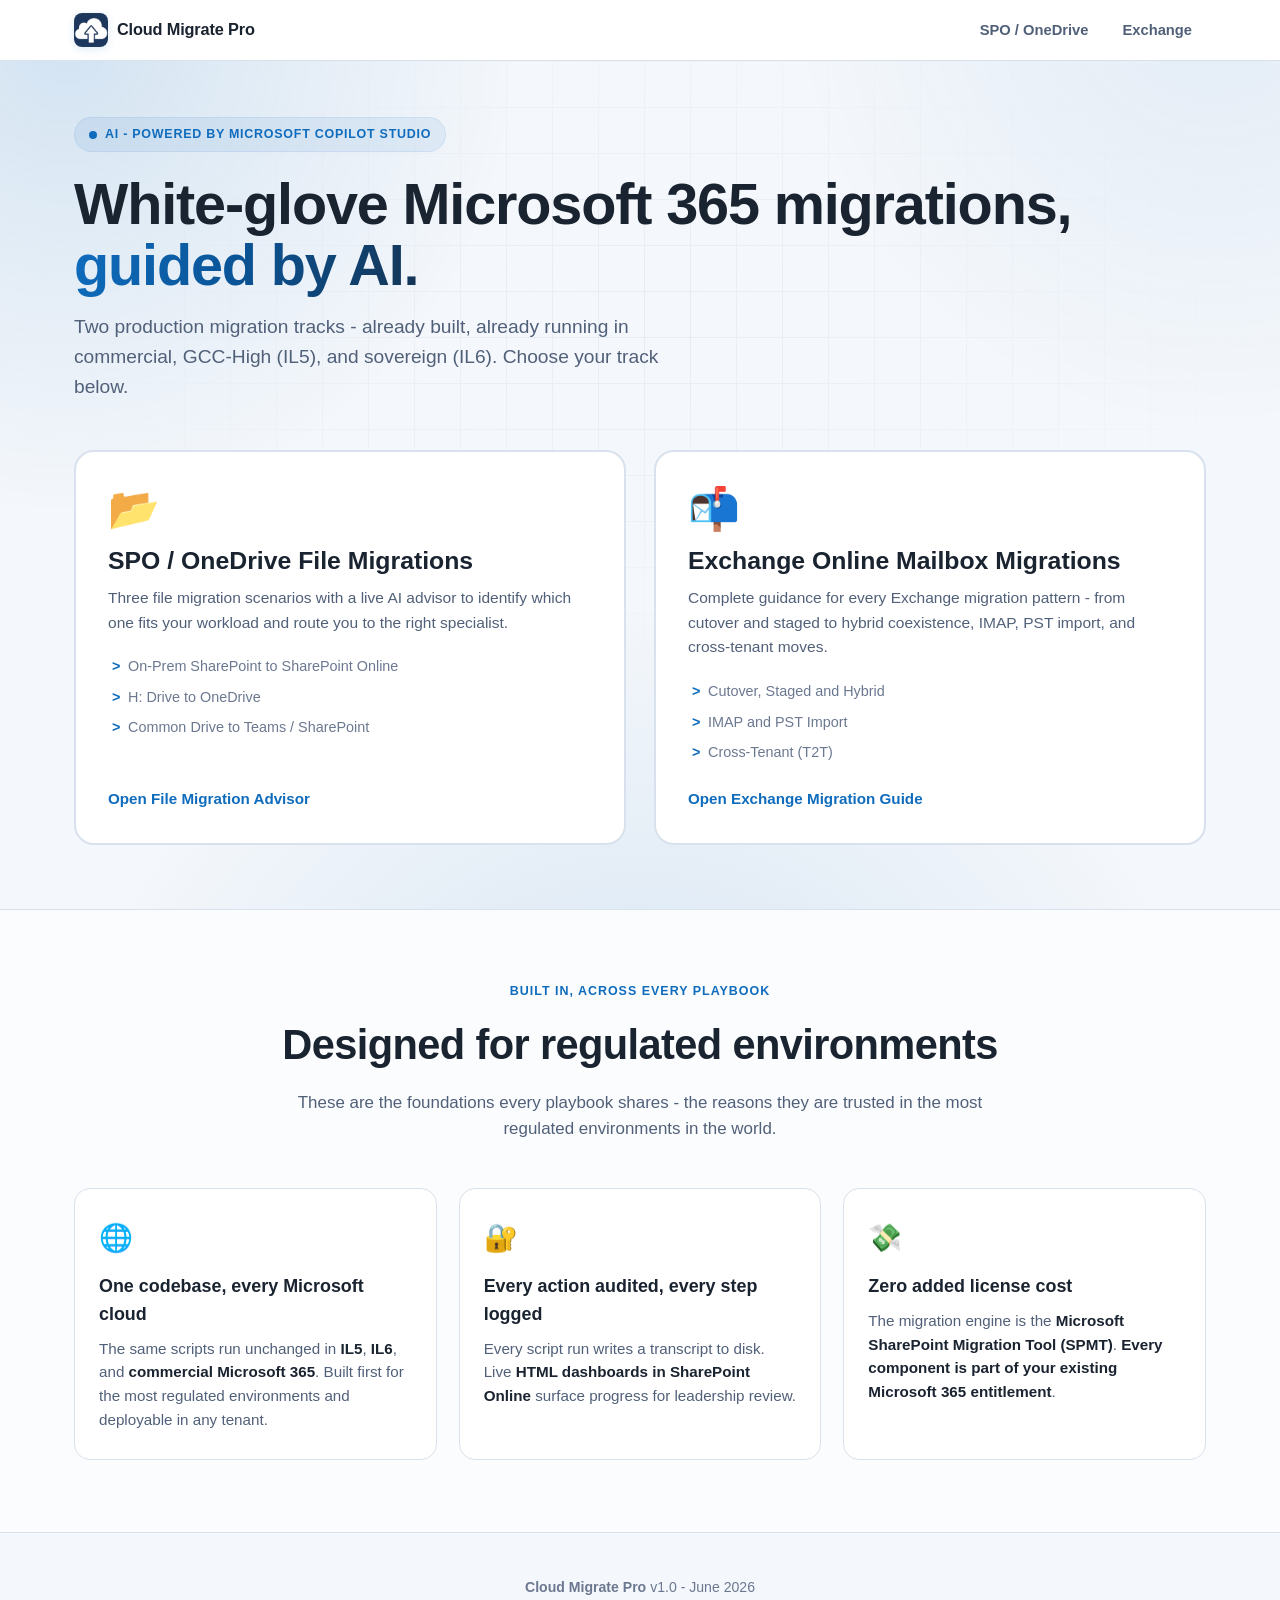
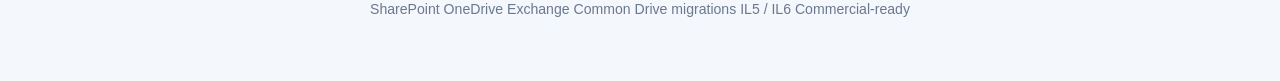
==== commit e8d1530f: "Refactor index.html structure and styles" ====
--- a/index.html
+++ b/index.html
@@ -1,90 +1,176 @@
 <!DOCTYPE html>
+
 <html lang="en">
+
 <head>
+
 <meta charset="UTF-8" />
+
 <meta name="viewport" content="width=device-width, initial-scale=1.0" />
+
 <title>Cloud Migrate Pro - Migration Hub</title>
+
 <script>
+
   (() => {
+
     const param = new URLSearchParams(window.location.search).get("scoutTheme");
+
     const theme = param || (window.matchMedia("(prefers-color-scheme: dark)").matches ? "dark" : "light");
+
     document.documentElement.setAttribute("data-theme", theme);
+
   })();
+
 </script>
+
 <style>
+
 :root{color-scheme:light;--cp-bg:#f4f7fb;--cp-bg-elevated:#fbfcfe;--cp-surface:#ffffff;--cp-surface-soft:#eef3f9;--cp-border:#d8e1ec;--cp-text:#1a2330;--cp-text-muted:#516079;--cp-text-soft:#6b7890;--cp-accent:#0f6cbd;--cp-accent-hover:#0a5599;--cp-accent-soft:rgba(15,108,189,.08);--cp-accent-fg:#ffffff;--cp-success:#16a34a;--cp-warning:#f59e0b;--cp-danger:#dc2626;--cp-shadow:0 18px 48px rgba(15,40,80,.14);--cp-highlight:rgba(15,108,189,.14);}
+
 html[data-theme="dark"]{color-scheme:dark;--cp-bg:#0f1822;--cp-bg-elevated:#15212e;--cp-surface:#1a2733;--cp-surface-soft:#1f2e3d;--cp-border:#2c3e51;--cp-text:#e3ebf4;--cp-text-muted:#9fb1c6;--cp-text-soft:#b5c4d6;--cp-accent:#54a8f0;--cp-accent-hover:#76bdf7;--cp-accent-soft:rgba(84,168,240,.16);--cp-accent-fg:#08121c;--cp-success:#4ade80;--cp-warning:#fbbf24;--cp-danger:#f87171;--cp-shadow:0 18px 48px rgba(0,0,0,.4);--cp-highlight:rgba(84,168,240,.16);}
+
 *{box-sizing:border-box;margin:0;padding:0;}html{scroll-behavior:smooth;}body{font-family:"Segoe UI",Aptos,Calibri,-apple-system,BlinkMacSystemFont,sans-serif;background:var(--cp-bg);color:var(--cp-text);line-height:1.55;overflow-x:hidden;}.wrap{max-width:1180px;margin:0 auto;padding:0 24px;}
+
 .topnav{position:sticky;top:0;z-index:50;background:var(--cp-surface);border-bottom:1px solid var(--cp-border);}.navwrap{display:flex;align-items:center;justify-content:space-between;height:60px;gap:12px;}.brand{display:inline-flex;align-items:center;gap:9px;font-weight:800;letter-spacing:-.01em;color:var(--cp-text);font-size:1.02rem;text-decoration:none;transition:opacity .15s;}.brand:hover{opacity:.82;}.brand .logo{width:34px;height:34px;border-radius:8px;display:inline-flex;align-items:center;justify-content:center;box-shadow:0 2px 8px var(--cp-highlight);overflow:hidden;flex-shrink:0;}.brand .logo img{width:100%;height:100%;object-fit:cover;display:block;}.navlinks{display:flex;gap:6px;flex-wrap:wrap;}.navlinks a{font-size:.92rem;font-weight:600;color:var(--cp-text-muted);text-decoration:none;padding:8px 14px;border-radius:8px;transition:background .15s,color .15s;}.navlinks a:hover{background:var(--cp-accent-soft);color:var(--cp-accent);}@media (max-width:620px){.navlinks a{padding:7px 10px;font-size:.85rem;}.brand span{display:none;}}
+
 .hero{position:relative;padding:56px 0 64px;overflow:hidden;isolation:isolate;}.hero-bg{position:absolute;inset:-40% -20% auto -20%;height:170%;z-index:-2;background:radial-gradient(42% 55% at 18% 22%,var(--cp-highlight) 0%,transparent 60%),radial-gradient(38% 50% at 82% 18%,var(--cp-accent-soft) 0%,transparent 62%),radial-gradient(50% 60% at 50% 100%,var(--cp-highlight) 0%,transparent 65%);animation:drift 18s ease-in-out infinite alternate;}.hero::before{content:"";position:absolute;inset:0;z-index:-1;background-image:linear-gradient(var(--cp-border) 1px,transparent 1px),linear-gradient(90deg,var(--cp-border) 1px,transparent 1px);background-size:46px 46px;-webkit-mask-image:radial-gradient(ellipse 70% 60% at 50% 30%,#000 0%,transparent 75%);mask-image:radial-gradient(ellipse 70% 60% at 50% 30%,#000 0%,transparent 75%);opacity:.5;}@keyframes drift{0%{transform:translate3d(0,0,0) scale(1);}100%{transform:translate3d(0,-26px,0) scale(1.08);}}
+
 .eyebrow{display:inline-flex;align-items:center;gap:8px;font-size:.78rem;font-weight:600;letter-spacing:.06em;text-transform:uppercase;color:var(--cp-accent);background:var(--cp-accent-soft);border:1px solid var(--cp-accent-soft);padding:7px 14px;border-radius:999px;margin-bottom:22px;animation:rise .7s both;}.pulse-dot{width:8px;height:8px;border-radius:50%;background:var(--cp-accent);animation:pulse 2s infinite;}@keyframes pulse{0%{box-shadow:0 0 0 0 var(--cp-highlight);}70%{box-shadow:0 0 0 12px transparent;}100%{box-shadow:0 0 0 0 transparent;}}h1.title{font-size:clamp(2.2rem,5vw,3.6rem);line-height:1.06;letter-spacing:-.02em;font-weight:800;margin-bottom:16px;animation:rise .7s .05s both;}.title .grad{background:linear-gradient(100deg,var(--cp-accent),var(--cp-accent-hover) 45%,var(--cp-text) 130%);-webkit-background-clip:text;background-clip:text;-webkit-text-fill-color:transparent;color:transparent;}.lede{font-size:clamp(1rem,2vw,1.2rem);color:var(--cp-text-muted);max-width:640px;margin-bottom:14px;animation:rise .7s .12s both;}@keyframes rise{from{opacity:0;transform:translateY(18px);}to{opacity:1;transform:translateY(0);}}
+
 .tracks{display:grid;grid-template-columns:repeat(2,1fr);gap:28px;margin-top:48px;animation:rise .7s .2s both;}@media (max-width:720px){.tracks{grid-template-columns:1fr;}}a.track{display:flex;flex-direction:column;background:var(--cp-surface);border:2px solid var(--cp-border);border-radius:20px;padding:36px 32px 32px;text-decoration:none;color:inherit;transition:transform .22s ease,box-shadow .22s ease,border-color .22s ease;position:relative;overflow:hidden;}a.track::before{content:"";position:absolute;inset:0 0 auto 0;height:5px;background:linear-gradient(90deg,var(--cp-accent),transparent);transform:scaleX(0);transform-origin:left;transition:transform .3s ease;}a.track:hover{transform:translateY(-8px);box-shadow:var(--cp-shadow);border-color:var(--cp-accent);}a.track:hover::before{transform:scaleX(1);}a.track:focus-visible{outline:3px solid var(--cp-accent);outline-offset:3px;}.track-ico{font-size:2.6rem;margin-bottom:18px;line-height:1;}.track h2{font-size:1.55rem;font-weight:800;margin-bottom:10px;line-height:1.15;}.track .track-desc{font-size:.97rem;color:var(--cp-text-muted);margin-bottom:20px;line-height:1.6;}.track-scenarios{list-style:none;display:flex;flex-direction:column;gap:8px;margin-bottom:24px;}.track-scenarios li{font-size:.9rem;color:var(--cp-text-soft);padding-left:20px;position:relative;}.track-scenarios li::before{content:">";position:absolute;left:4px;color:var(--cp-accent);font-weight:700;}.track-cta{margin-top:auto;display:inline-flex;align-items:center;gap:8px;font-size:.95rem;font-weight:700;color:var(--cp-accent);}
+
 .section{padding:72px 0;}.section.alt{background:var(--cp-bg-elevated);border-top:1px solid var(--cp-border);border-bottom:1px solid var(--cp-border);}.section-head{text-align:center;max-width:720px;margin:0 auto 46px;}.section-head .kicker{font-size:.78rem;font-weight:700;letter-spacing:.08em;text-transform:uppercase;color:var(--cp-accent);margin-bottom:12px;}.section-head h2{font-size:clamp(1.8rem,3.6vw,2.6rem);font-weight:800;letter-spacing:-.015em;margin-bottom:12px;}.section-head p{color:var(--cp-text-muted);font-size:1.06rem;}.feat-grid{display:grid;grid-template-columns:repeat(3,1fr);gap:22px;}.feat{background:var(--cp-surface);border:1px solid var(--cp-border);border-radius:16px;padding:28px 24px;transition:transform .2s ease,border-color .2s ease;}.feat:hover{transform:translateY(-5px);border-color:var(--cp-accent);}.feat .fi{font-size:1.7rem;margin-bottom:14px;}.feat h4{font-size:1.12rem;font-weight:700;margin-bottom:8px;}.feat p{font-size:.95rem;color:var(--cp-text-muted);}.feat p b{color:var(--cp-text);}footer{padding:44px 0 60px;text-align:center;color:var(--cp-text-soft);font-size:.88rem;}footer .v{color:var(--cp-text-muted);}@media (max-width:880px){.feat-grid{grid-template-columns:1fr;}}@media (prefers-reduced-motion:reduce){*{animation:none!important;transition:none!important;scroll-behavior:auto;}}
+
 </style>
+
 </head>
+
 <body>
+
 <nav class="topnav" id="top">
+
   <div class="wrap navwrap">
+
     <a class="brand" href="index.html" aria-label="Cloud Migrate Pro home"><span class="logo"><img src="cloud-migrate-pro-logo-icon-192.png" alt=""></span><span>Cloud Migrate Pro</span></a>
+
     <div class="navlinks">
+
       <a href="spo-onedrive.html">SPO / OneDrive</a>
+
       <a href="exchange.html">Exchange</a>
-      <a href="diagrams.html">Diagrams</a>
-      <a href="scripts.html">Scripts</a>
+
     </div>
+
   </div>
+
 </nav>
+
 <header class="hero">
+
   <div class="hero-bg"></div>
+
   <div class="wrap">
+
     <span class="eyebrow"><span class="pulse-dot"></span> AI - Powered by Microsoft Copilot Studio</span>
+
     <h1 class="title">White-glove Microsoft 365 migrations,<br><span class="grad">guided by AI.</span></h1>
+
     <p class="lede">Two production migration tracks - already built, already running in commercial, GCC-High (IL5), and sovereign (IL6). Choose your track below.</p>
+
     <div class="tracks">
+
       <a class="track" href="spo-onedrive.html">
+
         <div class="track-ico">&#x1F4C2;</div>
+
         <h2>SPO / OneDrive File Migrations</h2>
+
         <p class="track-desc">Three file migration scenarios with a live AI advisor to identify which one fits your workload and route you to the right specialist.</p>
+
         <ul class="track-scenarios">
+
           <li>On-Prem SharePoint to SharePoint Online</li>
+
           <li>H: Drive to OneDrive</li>
+
           <li>Common Drive to Teams / SharePoint</li>
+
         </ul>
+
         <span class="track-cta">Open File Migration Advisor</span>
+
       </a>
+
       <a class="track" href="exchange.html">
+
         <div class="track-ico">&#x1F4EC;</div>
+
         <h2>Exchange Online Mailbox Migrations</h2>
+
         <p class="track-desc">Complete guidance for every Exchange migration pattern - from cutover and staged to hybrid coexistence, IMAP, PST import, and cross-tenant moves.</p>
+
         <ul class="track-scenarios">
+
           <li>Cutover, Staged and Hybrid</li>
+
           <li>IMAP and PST Import</li>
+
           <li>Cross-Tenant (T2T)</li>
+
         </ul>
+
         <span class="track-cta">Open Exchange Migration Guide</span>
+
       </a>
+
     </div>
+
   </div>
+
 </header>
+
 <section class="section alt">
+
   <div class="wrap">
+
     <div class="section-head">
+
       <div class="kicker">Built In, Across Every Playbook</div>
+
       <h2>Designed for regulated environments</h2>
+
       <p>These are the foundations every playbook shares - the reasons they are trusted in the most regulated environments in the world.</p>
+
     </div>
+
     <div class="feat-grid">
+
       <div class="feat"><div class="fi">&#x1F310;</div><h4>One codebase, every Microsoft cloud</h4><p>The same scripts run unchanged in <b>IL5</b>, <b>IL6</b>, and <b>commercial Microsoft 365</b>. Built first for the most regulated environments and deployable in any tenant.</p></div>
+
       <div class="feat"><div class="fi">&#x1F510;</div><h4>Every action audited, every step logged</h4><p>Every script run writes a transcript to disk. Live <b>HTML dashboards in SharePoint Online</b> surface progress for leadership review.</p></div>
+
       <div class="feat"><div class="fi">&#x1F4B8;</div><h4>Zero added license cost</h4><p>The migration engine is the <b>Microsoft SharePoint Migration Tool (SPMT)</b>. <b>Every component is part of your existing Microsoft 365 entitlement</b>.</p></div>
+
     </div>
+
   </div>
+
 </section>
+
 <footer>
+
   <div class="wrap">
+
     <p><b>Cloud Migrate Pro</b> v1.0 - June 2026</p>
+
     <p>SharePoint OneDrive Exchange Common Drive migrations IL5 / IL6 Commercial-ready</p>
+
   </div>
+
 </footer>
+
 </body>
+
 </html>
+
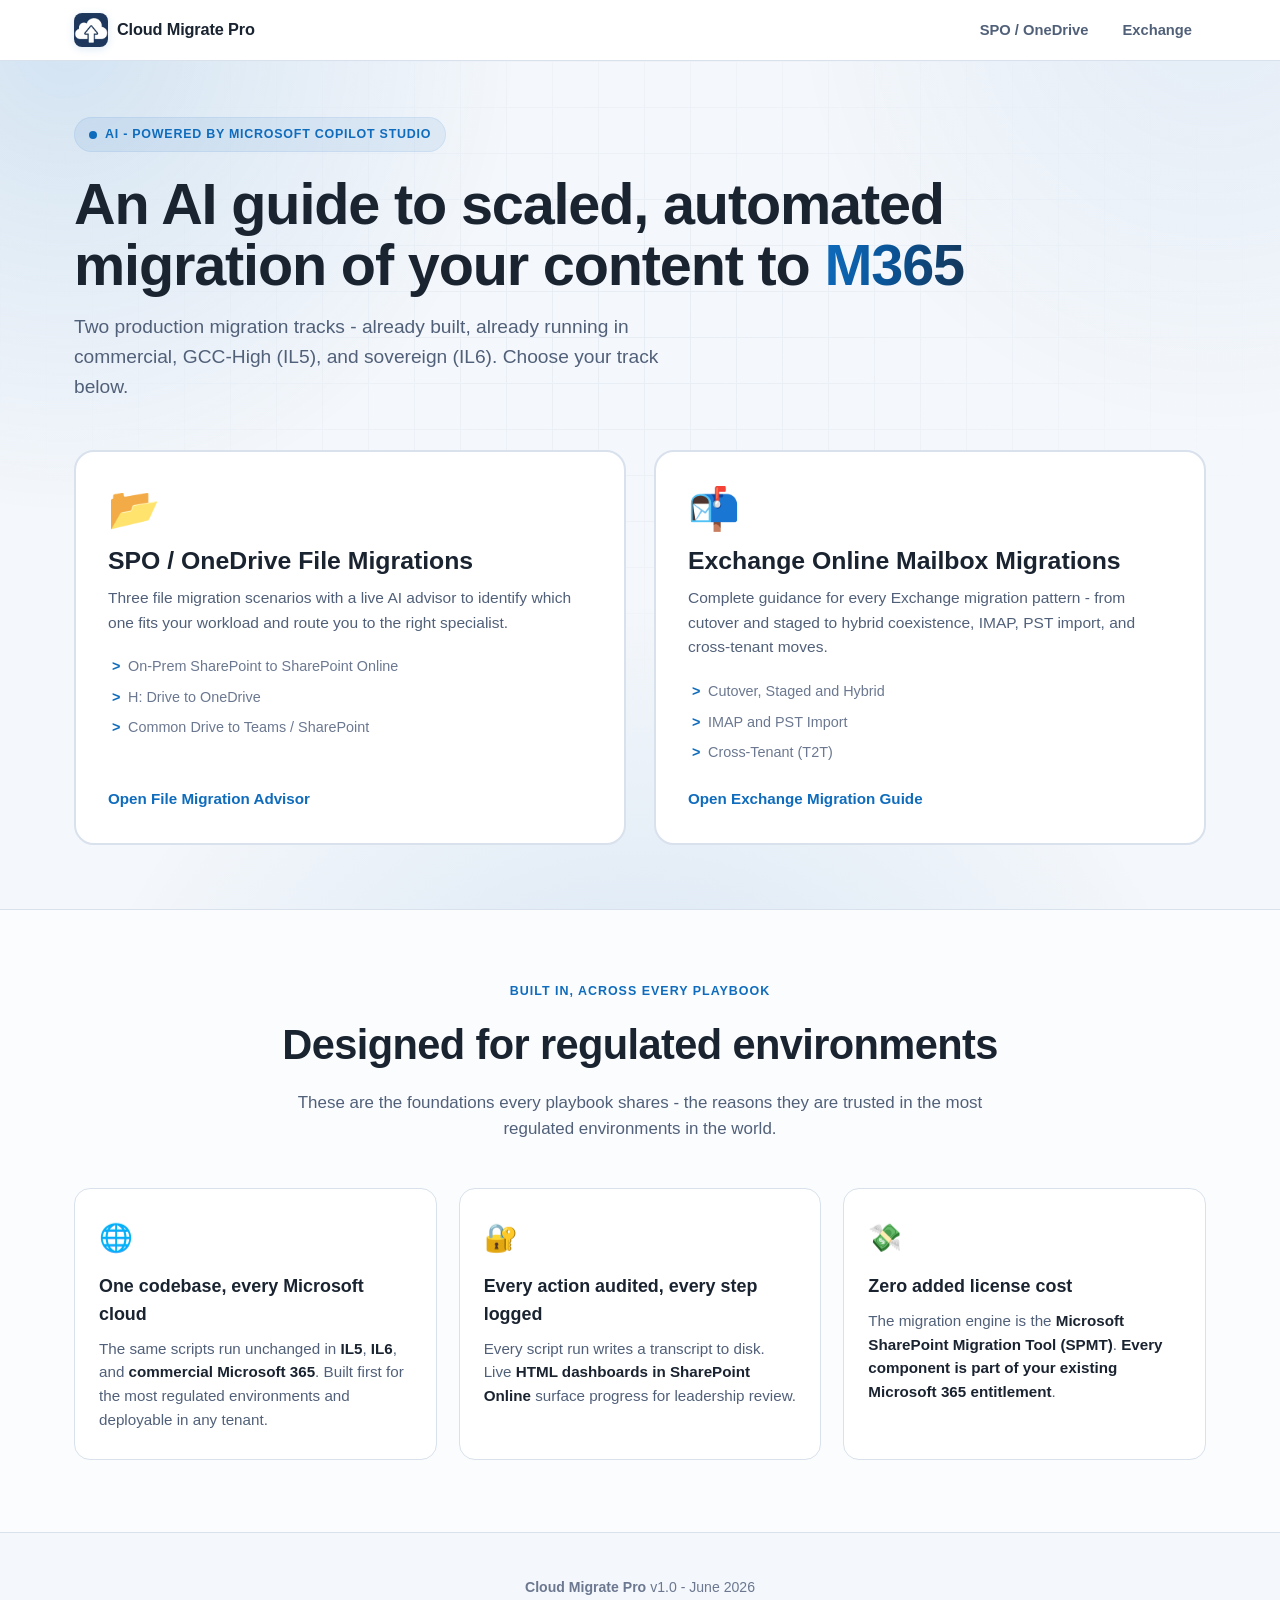
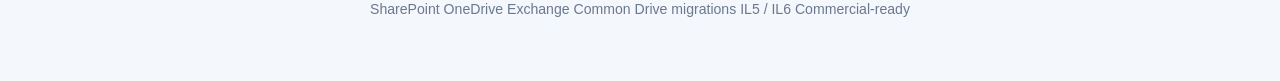
==== commit 9f57a99e: "Update hero header to 'An AI guide to scaled, automated migration of your content to M365'" ====
--- a/index.html
+++ b/index.html
@@ -74,7 +74,7 @@
 
     <span class="eyebrow"><span class="pulse-dot"></span> AI - Powered by Microsoft Copilot Studio</span>
 
-    <h1 class="title">White-glove Microsoft 365 migrations,<br><span class="grad">guided by AI.</span></h1>
+    <h1 class="title">An AI guide to scaled, automated migration of your content to <span class="grad">M365</span></h1>
 
     <p class="lede">Two production migration tracks - already built, already running in commercial, GCC-High (IL5), and sovereign (IL6). Choose your track below.</p>
 
